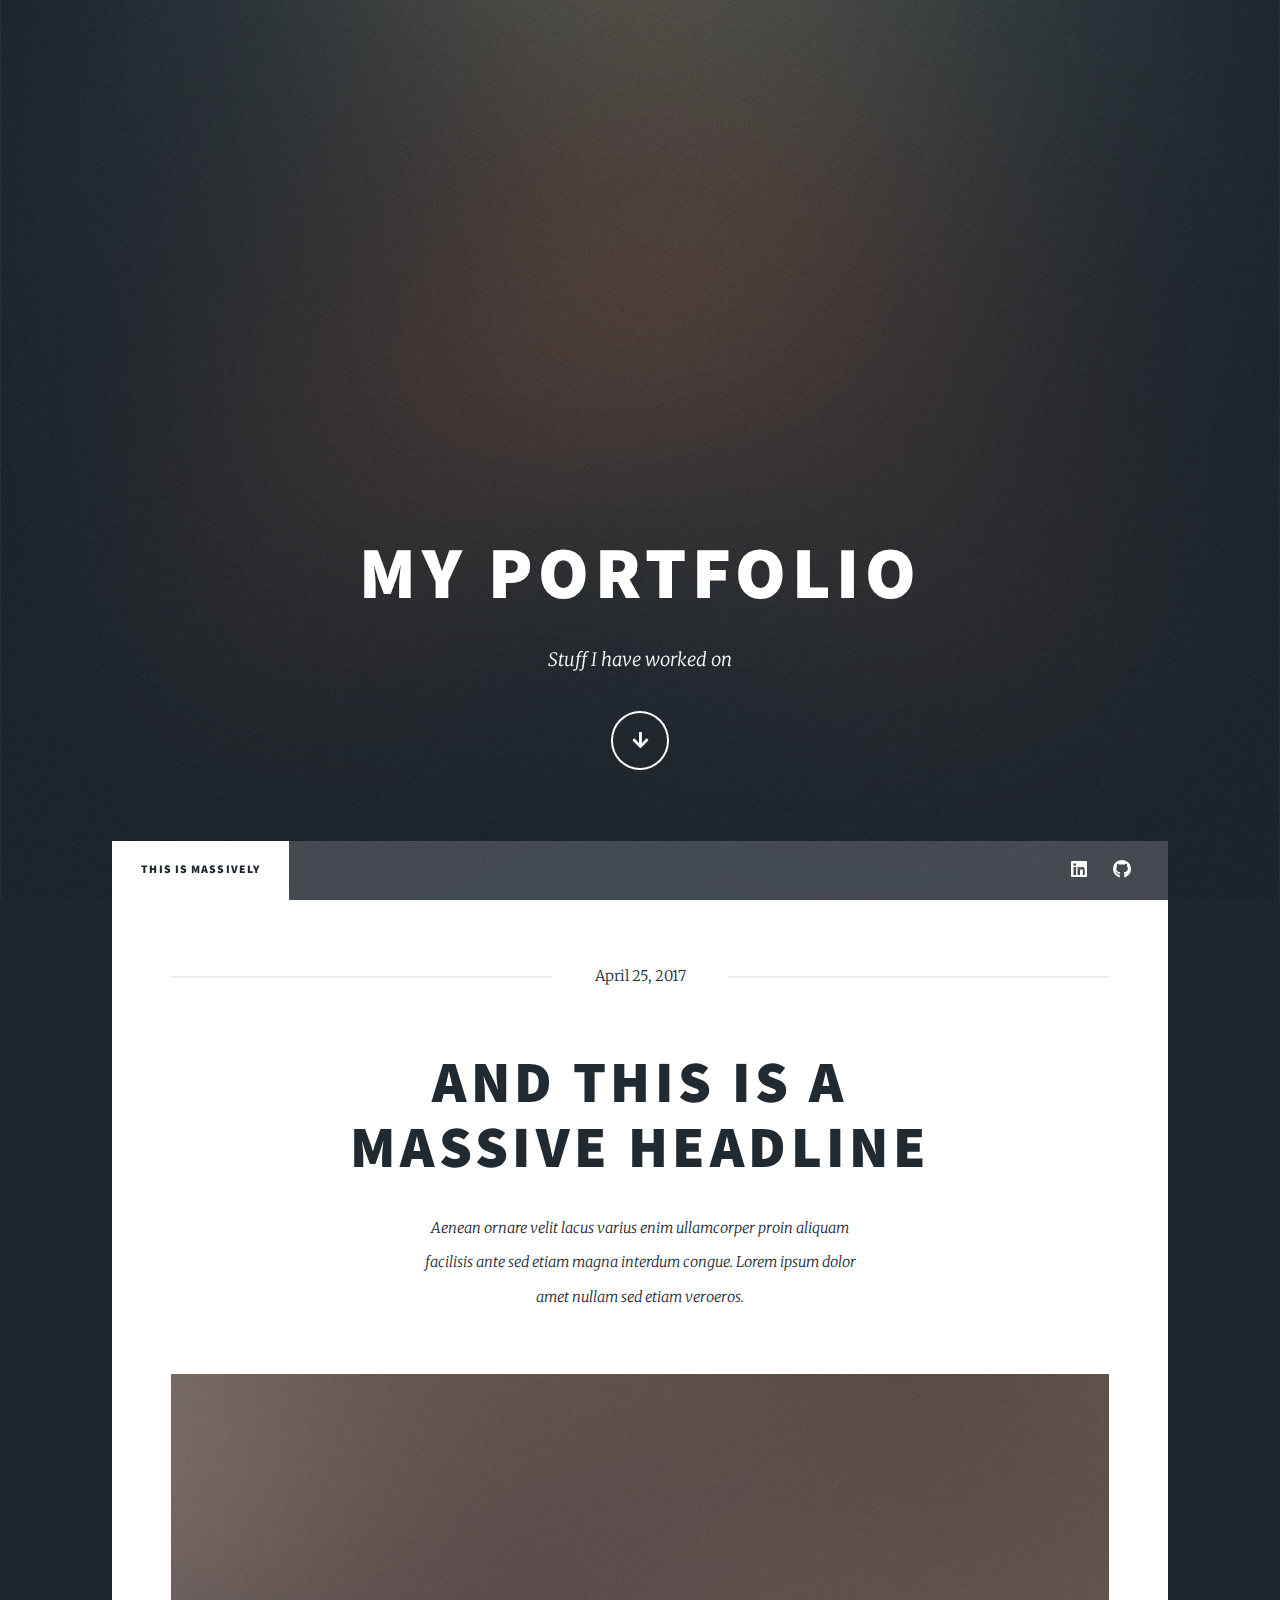
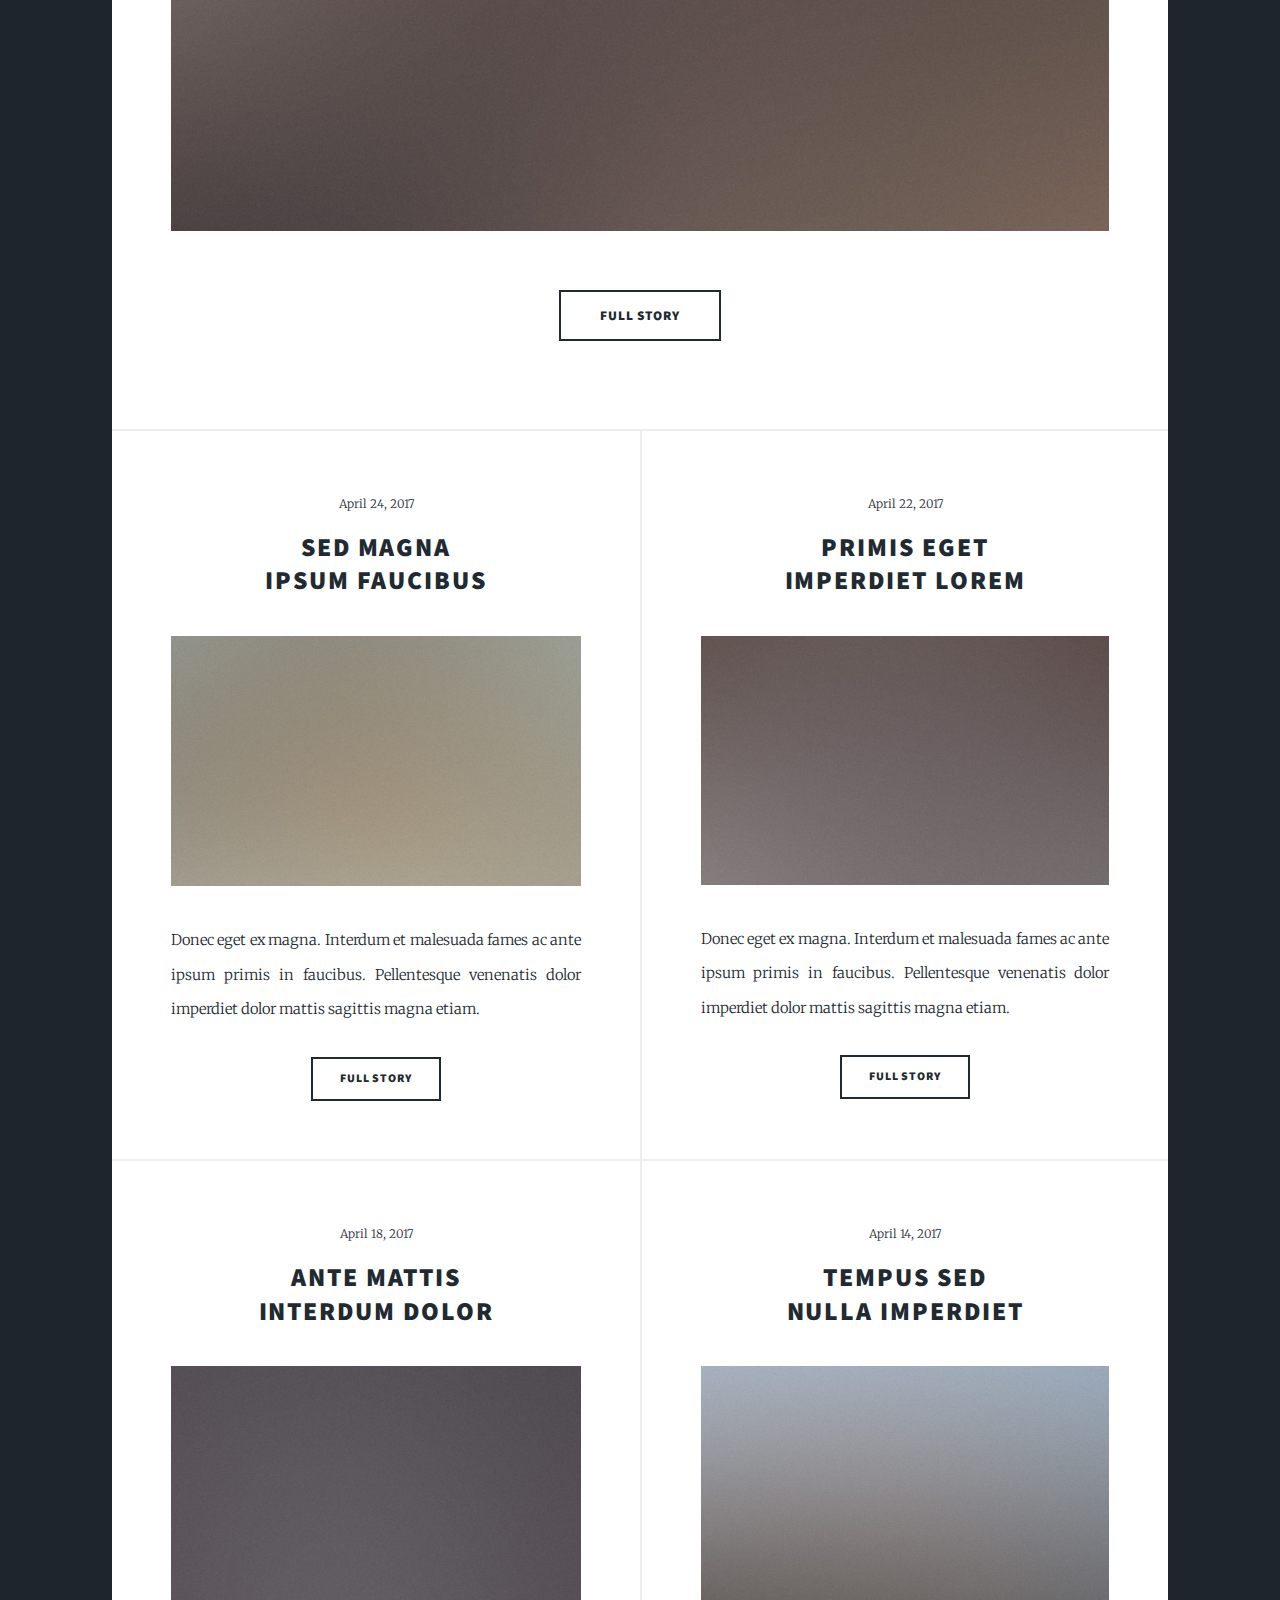
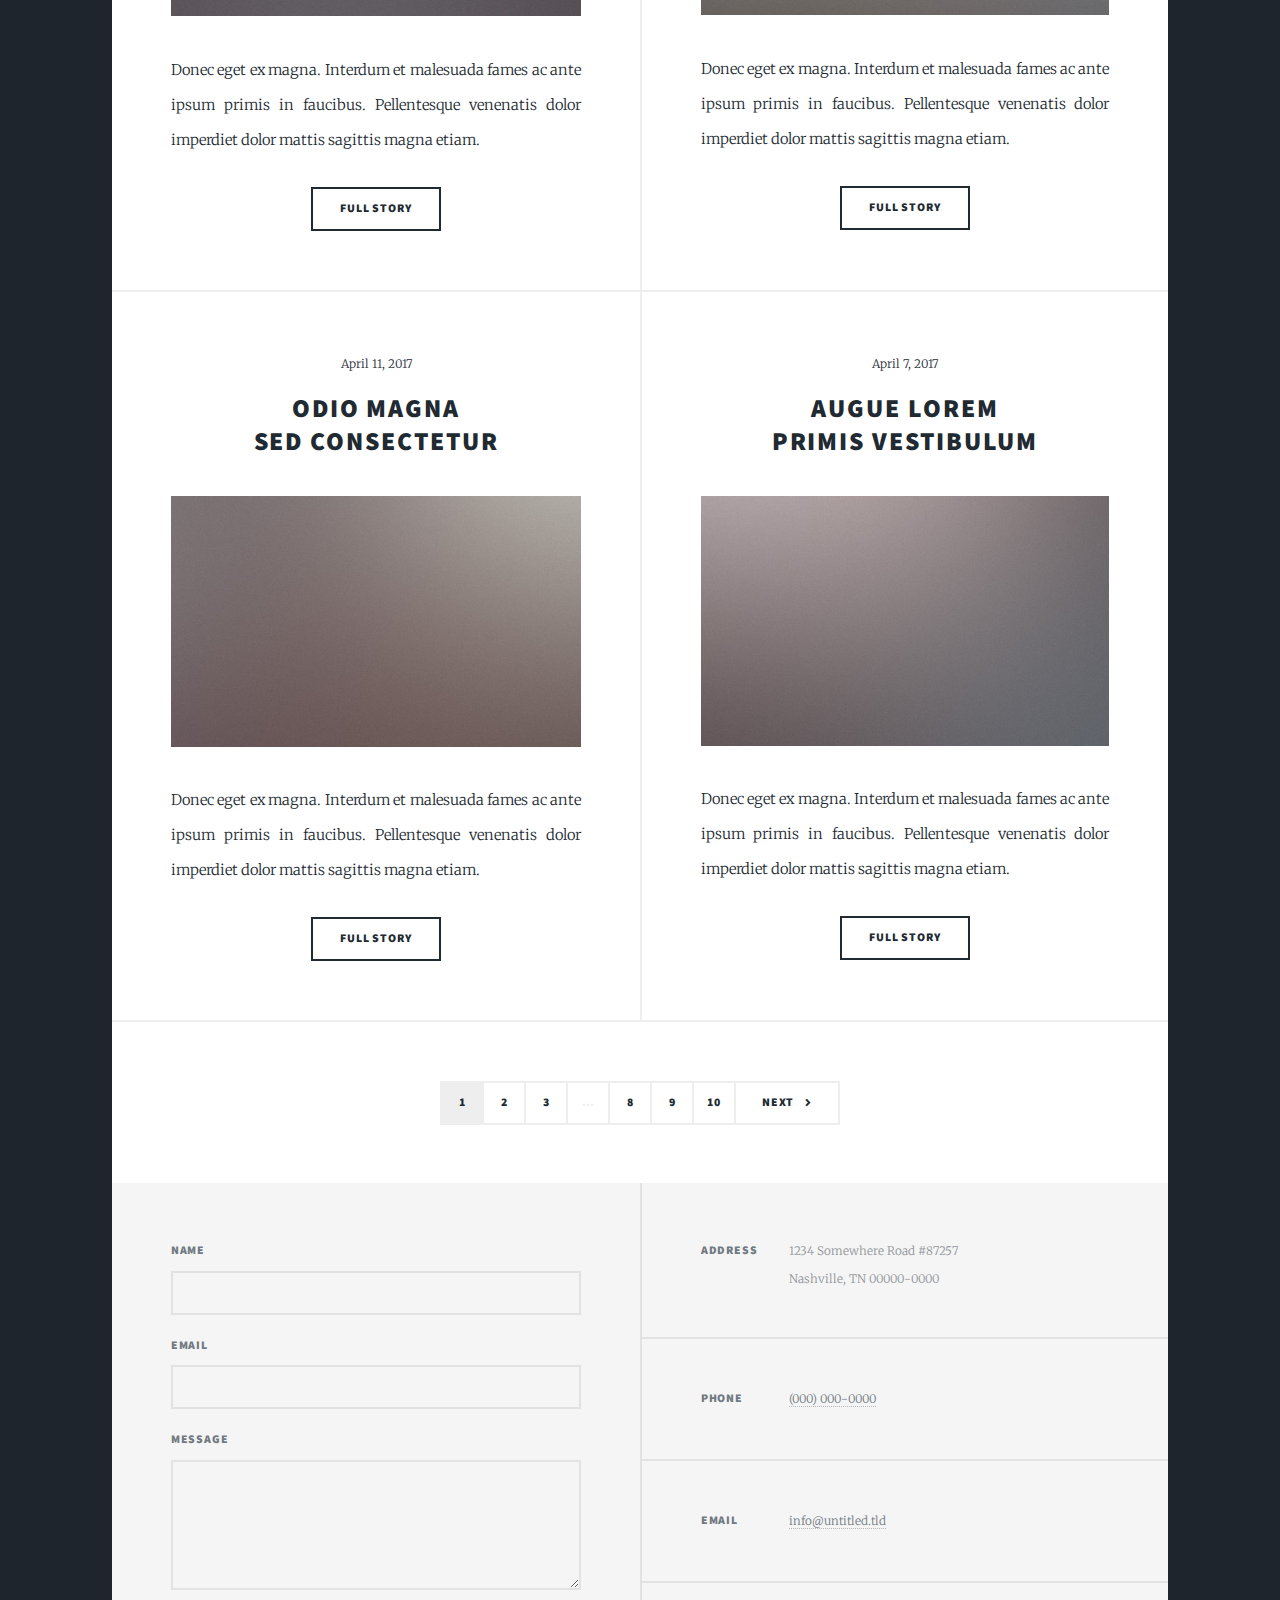
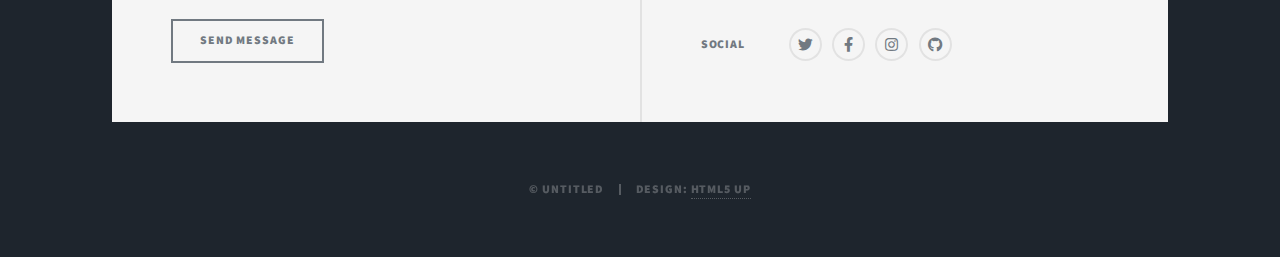
==== html5up-massively/index.html @ e45ecbc2 "started portfolio" ====
<!DOCTYPE HTML>
<!--
	Massively by HTML5 UP
	html5up.net | @ajlkn
	Free for personal and commercial use under the CCA 3.0 license (html5up.net/license)
-->
<html>
	<head>
		<title>Massively by HTML5 UP</title>
		<meta charset="utf-8" />
		<meta name="viewport" content="width=device-width, initial-scale=1, user-scalable=no" />
		<link rel="stylesheet" href="assets/css/main.css" />
		<noscript><link rel="stylesheet" href="assets/css/noscript.css" /></noscript>
	</head>
	<body class="is-preload">

		<!-- Wrapper -->
			<div id="wrapper" class="fade-in">

				<!-- Intro -->
					<div id="intro">
						<h1>My Portfolio</h1>
						<p>Stuff I have worked on
						<!-- A free, fully responsive HTML5 + CSS3 site template designed by <a href="https://twitter.com/ajlkn">@ajlkn</a> for <a href="https://html5up.net">HTML5 UP</a><br />
						and released for free under the <a href="https://html5up.net/license">Creative Commons license</a>. -->
						</p>
						<ul class="actions">
							<li><a href="#header" class="button icon solid solo fa-arrow-down scrolly">Continue</a></li>
						</ul>
					</div>

				<!-- Header -->
					<header id="header">
						<a href="index.html" class="logo">Massively</a>
					</header>

				<!-- Nav -->
					<nav id="nav">
						<ul class="links">
							<li class="active"><a href="index.html">This is Massively</a></li>
							<!-- <li><a href="generic.html">Generic Page</a></li>
							<li><a href="elements.html">Elements Reference</a></li> -->
						</ul>
						<ul class="icons">
							<!-- <li><a href="#" class="icon brands fa-twitter"><span class="label">Twitter</span></a></li>
							<li><a href="#" class="icon brands fa-facebook-f"><span class="label">Facebook</span></a></li> -->
							<li><a href="#" class="icon brands fa-linkedin"><span class="label">Instagram</span></a></li>
							<li><a href="#" class="icon brands fa-github"><span class="label">GitHub</span></a></li>
						</ul>
					</nav>

				<!-- Main -->
					<div id="main">

						<!-- Featured Post -->
							<article class="post featured">
								<header class="major">
									<span class="date">April 25, 2017</span>
									<h2><a href="#">And this is a<br />
									massive headline</a></h2>
									<p>Aenean ornare velit lacus varius enim ullamcorper proin aliquam<br />
									facilisis ante sed etiam magna interdum congue. Lorem ipsum dolor<br />
									amet nullam sed etiam veroeros.</p>
								</header>
								<a href="#" class="image main"><img src="images/pic01.jpg" alt="" /></a>
								<ul class="actions special">
									<li><a href="#" class="button large">Full Story</a></li>
								</ul>
							</article>

						<!-- Posts -->
							<section class="posts">
								<article>
									<header>
										<span class="date">April 24, 2017</span>
										<h2><a href="#">Sed magna<br />
										ipsum faucibus</a></h2>
									</header>
									<a href="#" class="image fit"><img src="images/pic02.jpg" alt="" /></a>
									<p>Donec eget ex magna. Interdum et malesuada fames ac ante ipsum primis in faucibus. Pellentesque venenatis dolor imperdiet dolor mattis sagittis magna etiam.</p>
									<ul class="actions special">
										<li><a href="#" class="button">Full Story</a></li>
									</ul>
								</article>
								<article>
									<header>
										<span class="date">April 22, 2017</span>
										<h2><a href="#">Primis eget<br />
										imperdiet lorem</a></h2>
									</header>
									<a href="#" class="image fit"><img src="images/pic03.jpg" alt="" /></a>
									<p>Donec eget ex magna. Interdum et malesuada fames ac ante ipsum primis in faucibus. Pellentesque venenatis dolor imperdiet dolor mattis sagittis magna etiam.</p>
									<ul class="actions special">
										<li><a href="#" class="button">Full Story</a></li>
									</ul>
								</article>
								<article>
									<header>
										<span class="date">April 18, 2017</span>
										<h2><a href="#">Ante mattis<br />
										interdum dolor</a></h2>
									</header>
									<a href="#" class="image fit"><img src="images/pic04.jpg" alt="" /></a>
									<p>Donec eget ex magna. Interdum et malesuada fames ac ante ipsum primis in faucibus. Pellentesque venenatis dolor imperdiet dolor mattis sagittis magna etiam.</p>
									<ul class="actions special">
										<li><a href="#" class="button">Full Story</a></li>
									</ul>
								</article>
								<article>
									<header>
										<span class="date">April 14, 2017</span>
										<h2><a href="#">Tempus sed<br />
										nulla imperdiet</a></h2>
									</header>
									<a href="#" class="image fit"><img src="images/pic05.jpg" alt="" /></a>
									<p>Donec eget ex magna. Interdum et malesuada fames ac ante ipsum primis in faucibus. Pellentesque venenatis dolor imperdiet dolor mattis sagittis magna etiam.</p>
									<ul class="actions special">
										<li><a href="#" class="button">Full Story</a></li>
									</ul>
								</article>
								<article>
									<header>
										<span class="date">April 11, 2017</span>
										<h2><a href="#">Odio magna<br />
										sed consectetur</a></h2>
									</header>
									<a href="#" class="image fit"><img src="images/pic06.jpg" alt="" /></a>
									<p>Donec eget ex magna. Interdum et malesuada fames ac ante ipsum primis in faucibus. Pellentesque venenatis dolor imperdiet dolor mattis sagittis magna etiam.</p>
									<ul class="actions special">
										<li><a href="#" class="button">Full Story</a></li>
									</ul>
								</article>
								<article>
									<header>
										<span class="date">April 7, 2017</span>
										<h2><a href="#">Augue lorem<br />
										primis vestibulum</a></h2>
									</header>
									<a href="#" class="image fit"><img src="images/pic07.jpg" alt="" /></a>
									<p>Donec eget ex magna. Interdum et malesuada fames ac ante ipsum primis in faucibus. Pellentesque venenatis dolor imperdiet dolor mattis sagittis magna etiam.</p>
									<ul class="actions special">
										<li><a href="#" class="button">Full Story</a></li>
									</ul>
								</article>
							</section>

						<!-- Footer -->
							<footer>
								<div class="pagination">
									<!--<a href="#" class="previous">Prev</a>-->
									<a href="#" class="page active">1</a>
									<a href="#" class="page">2</a>
									<a href="#" class="page">3</a>
									<span class="extra">&hellip;</span>
									<a href="#" class="page">8</a>
									<a href="#" class="page">9</a>
									<a href="#" class="page">10</a>
									<a href="#" class="next">Next</a>
								</div>
							</footer>

					</div>

				<!-- Footer -->
					<footer id="footer">
						<section>
							<form method="post" action="#">
								<div class="fields">
									<div class="field">
										<label for="name">Name</label>
										<input type="text" name="name" id="name" />
									</div>
									<div class="field">
										<label for="email">Email</label>
										<input type="text" name="email" id="email" />
									</div>
									<div class="field">
										<label for="message">Message</label>
										<textarea name="message" id="message" rows="3"></textarea>
									</div>
								</div>
								<ul class="actions">
									<li><input type="submit" value="Send Message" /></li>
								</ul>
							</form>
						</section>
						<section class="split contact">
							<section class="alt">
								<h3>Address</h3>
								<p>1234 Somewhere Road #87257<br />
								Nashville, TN 00000-0000</p>
							</section>
							<section>
								<h3>Phone</h3>
								<p><a href="#">(000) 000-0000</a></p>
							</section>
							<section>
								<h3>Email</h3>
								<p><a href="#">info@untitled.tld</a></p>
							</section>
							<section>
								<h3>Social</h3>
								<ul class="icons alt">
									<li><a href="#" class="icon brands alt fa-twitter"><span class="label">Twitter</span></a></li>
									<li><a href="#" class="icon brands alt fa-facebook-f"><span class="label">Facebook</span></a></li>
									<li><a href="#" class="icon brands alt fa-instagram"><span class="label">Instagram</span></a></li>
									<li><a href="#" class="icon brands alt fa-github"><span class="label">GitHub</span></a></li>
								</ul>
							</section>
						</section>
					</footer>

				<!-- Copyright -->
					<div id="copyright">
						<ul><li>&copy; Untitled</li><li>Design: <a href="https://html5up.net">HTML5 UP</a></li></ul>
					</div>

			</div>

		<!-- Scripts -->
			<script src="assets/js/jquery.min.js"></script>
			<script src="assets/js/jquery.scrollex.min.js"></script>
			<script src="assets/js/jquery.scrolly.min.js"></script>
			<script src="assets/js/browser.min.js"></script>
			<script src="assets/js/breakpoints.min.js"></script>
			<script src="assets/js/util.js"></script>
			<script src="assets/js/main.js"></script>

	</body>
</html>
---- html5up-massively/assets/css/main.css ----
@import url(fontawesome-all.min.css);
@import url("https://fonts.googleapis.com/css?family=Merriweather:300,700,300italic,700italic|Source+Sans+Pro:900");

/*
	Massively by HTML5 UP
	html5up.net | @ajlkn
	Free for personal and commercial use under the CCA 3.0 license (html5up.net/license)
*/

html, body, div, span, applet, object,
iframe, h1, h2, h3, h4, h5, h6, p, blockquote,
pre, a, abbr, acronym, address, big, cite,
code, del, dfn, em, img, ins, kbd, q, s, samp,
small, strike, strong, sub, sup, tt, var, b,
u, i, center, dl, dt, dd, ol, ul, li, fieldset,
form, label, legend, table, caption, tbody,
tfoot, thead, tr, th, td, article, aside,
canvas, details, embed, figure, figcaption,
footer, header, hgroup, menu, nav, output, ruby,
section, summary, time, mark, audio, video {
	margin: 0;
	padding: 0;
	border: 0;
	font-size: 100%;
	font: inherit;
	vertical-align: baseline;}

article, aside, details, figcaption, figure,
footer, header, hgroup, menu, nav, section {
	display: block;}

body {
	line-height: 1;
}

ol, ul {
	list-style: none;
}

blockquote, q {
	quotes: none;
}

	blockquote:before, blockquote:after, q:before, q:after {
		content: '';
		content: none;
	}

table {
	border-collapse: collapse;
	border-spacing: 0;
}

body {
	-webkit-text-size-adjust: none;
}

mark {
	background-color: transparent;
	color: inherit;
}

input::-moz-focus-inner {
	border: 0;
	padding: 0;
}

input, select, textarea {
	-moz-appearance: none;
	-webkit-appearance: none;
	-ms-appearance: none;
	appearance: none;
}

/* Basic */

	@-ms-viewport {
		width: device-width;
	}

	body {
		-ms-overflow-style: scrollbar;
	}

	@media screen and (max-width: 480px) {

		html, body {
			min-width: 320px;
		}

	}

	html {
		box-sizing: border-box;
	}

	*, *:before, *:after {
		box-sizing: inherit;
	}

	body {
		background-color: #1e252d;
	}

		body.is-preload *, body.is-preload *:before, body.is-preload *:after {
			-moz-animation: none !important;
			-webkit-animation: none !important;
			-ms-animation: none !important;
			animation: none !important;
			-moz-transition: none !important;
			-webkit-transition: none !important;
			-ms-transition: none !important;
			transition: none !important;
		}

/* Type */

	html {
		font-size: 16pt;
	}

		@media screen and (max-width: 1680px) {

			html {
				font-size: 12pt;
			}

		}

		@media screen and (max-width: 1280px) {

			html {
				font-size: 11pt;
			}

		}

		@media screen and (max-width: 360px) {

			html {
				font-size: 10pt;
			}

		}

	body {
		color: #212931;
	}

	body, input, select, textarea {
		font-family: "Merriweather", Georgia, serif;
		font-weight: 300;
		font-size: 1rem;
		line-height: 2.375;
	}

	a {
		-moz-transition: color 0.2s ease-in-out, background-color 0.2s ease-in-out, border-color 0.2s ease-in-out, box-shadow 0.2s ease-in-out;
		-webkit-transition: color 0.2s ease-in-out, background-color 0.2s ease-in-out, border-color 0.2s ease-in-out, box-shadow 0.2s ease-in-out;
		-ms-transition: color 0.2s ease-in-out, background-color 0.2s ease-in-out, border-color 0.2s ease-in-out, box-shadow 0.2s ease-in-out;
		transition: color 0.2s ease-in-out, background-color 0.2s ease-in-out, border-color 0.2s ease-in-out, box-shadow 0.2s ease-in-out;
		border-bottom: dotted 1px;
		text-decoration: none;
	}

		a:hover {
			border-bottom-color: transparent;
		}

	strong, b {
		font-weight: 600;
	}

	em, i {
		font-style: italic;
	}

	p {
		text-align: justify;
		margin: 0 0 2rem 0;
	}

	h1, h2, h3, h4, h5, h6 {
		font-family: "Source Sans Pro", Helvetica, sans-serif;
		font-weight: 900;
		line-height: 1.5;
		letter-spacing: 0.075em;
		text-transform: uppercase;
		margin: 0 0 1rem 0;
	}

		h1 a, h2 a, h3 a, h4 a, h5 a, h6 a {
			border-bottom: 0;
			color: inherit;
			text-decoration: none;
		}

	h1 {
		font-size: 4rem;
		line-height: 1.1;
		margin: 0 0 2rem 0;
	}

	h2 {
		font-size: 1.75rem;
		line-height: 1.3;
		margin: 0 0 1.5rem 0;
	}

	h3 {
		font-size: 1.25rem;
		margin: 0 0 1.5rem 0;
	}

	h4 {
		font-size: 1rem;
	}

	h5 {
		font-size: 0.9rem;
	}

	h6 {
		font-size: 0.8rem;
	}

	sub {
		font-size: 0.8rem;
		position: relative;
		top: 0.5rem;
	}

	sup {
		font-size: 0.8rem;
		position: relative;
		top: -0.5rem;
	}

	blockquote {
		border-left: solid 4px;
		font-style: italic;
		margin: 0 0 2rem 0;
		padding: 0.5rem 0 0.5rem 2rem;
	}

	code {
		border: solid 2px;
		font-family: "Courier New", monospace;
		font-size: 0.9rem;
		margin: 0 0.25rem;
		padding: 0.25rem 0.65rem;
	}

	pre {
		-webkit-overflow-scrolling: touch;
		font-family: "Courier New", monospace;
		font-size: 0.9rem;
		margin: 0 0 2rem 0;
	}

		pre code {
			display: block;
			line-height: 1.75;
			padding: 1rem 1.5rem;
			overflow-x: auto;
		}

	hr {
		border: 0;
		border-bottom: solid 2px;
		margin: 3rem 0;
	}

		hr.major {
			margin: 5rem 0;
		}

	.align-left {
		text-align: left;
	}

	.align-center {
		text-align: center;
	}

	.align-right {
		text-align: right;
	}

	input, select, textarea {
		color: #212931;
	}

	a {
		color: #212931;
		border-bottom-color: rgba(33, 41, 49, 0.5);
	}

		a:hover {
			border-bottom-color: transparent;
			color: #18bfef !important;
		}

	strong, b {
		color: #212931;
	}

	h1, h2, h3, h4, h5, h6 {
		color: #212931;
	}

	blockquote {
		border-left-color: #eeeeee;
	}

	code {
		background: rgba(220, 220, 220, 0.25);
		border-color: #eeeeee;
	}

	hr {
		border-bottom-color: #eeeeee;
	}

/* Row */

	.row {
		display: flex;
		flex-wrap: wrap;
		box-sizing: border-box;
		align-items: stretch;
	}

		.row > * {
			box-sizing: border-box;
		}

		.row.gtr-uniform > * > :last-child {
			margin-bottom: 0;
		}

		.row.aln-left {
			justify-content: flex-start;
		}

		.row.aln-center {
			justify-content: center;
		}

		.row.aln-right {
			justify-content: flex-end;
		}

		.row.aln-top {
			align-items: flex-start;
		}

		.row.aln-middle {
			align-items: center;
		}

		.row.aln-bottom {
			align-items: flex-end;
		}

		.row > .imp {
			order: -1;
		}

		.row > .col-1 {
			width: 8.33333%;
		}

		.row > .off-1 {
			margin-left: 8.33333%;
		}

		.row > .col-2 {
			width: 16.66667%;
		}

		.row > .off-2 {
			margin-left: 16.66667%;
		}

		.row > .col-3 {
			width: 25%;
		}

		.row > .off-3 {
			margin-left: 25%;
		}

		.row > .col-4 {
			width: 33.33333%;
		}

		.row > .off-4 {
			margin-left: 33.33333%;
		}

		.row > .col-5 {
			width: 41.66667%;
		}

		.row > .off-5 {
			margin-left: 41.66667%;
		}

		.row > .col-6 {
			width: 50%;
		}

		.row > .off-6 {
			margin-left: 50%;
		}

		.row > .col-7 {
			width: 58.33333%;
		}

		.row > .off-7 {
			margin-left: 58.33333%;
		}

		.row > .col-8 {
			width: 66.66667%;
		}

		.row > .off-8 {
			margin-left: 66.66667%;
		}

		.row > .col-9 {
			width: 75%;
		}

		.row > .off-9 {
			margin-left: 75%;
		}

		.row > .col-10 {
			width: 83.33333%;
		}

		.row > .off-10 {
			margin-left: 83.33333%;
		}

		.row > .col-11 {
			width: 91.66667%;
		}

		.row > .off-11 {
			margin-left: 91.66667%;
		}

		.row > .col-12 {
			width: 100%;
		}

		.row > .off-12 {
			margin-left: 100%;
		}

		.row.gtr-0 {
			margin-top: 0;
			margin-left: 0rem;
		}

			.row.gtr-0 > * {
				padding: 0 0 0 0rem;
			}

			.row.gtr-0.gtr-uniform {
				margin-top: 0rem;
			}

				.row.gtr-0.gtr-uniform > * {
					padding-top: 0rem;
				}

		.row.gtr-25 {
			margin-top: 0;
			margin-left: -0.375rem;
		}

			.row.gtr-25 > * {
				padding: 0 0 0 0.375rem;
			}

			.row.gtr-25.gtr-uniform {
				margin-top: -0.375rem;
			}

				.row.gtr-25.gtr-uniform > * {
					padding-top: 0.375rem;
				}

		.row.gtr-50 {
			margin-top: 0;
			margin-left: -0.75rem;
		}

			.row.gtr-50 > * {
				padding: 0 0 0 0.75rem;
			}

			.row.gtr-50.gtr-uniform {
				margin-top: -0.75rem;
			}

				.row.gtr-50.gtr-uniform > * {
					padding-top: 0.75rem;
				}

		.row {
			margin-top: 0;
			margin-left: -1.5rem;
		}

			.row > * {
				padding: 0 0 0 1.5rem;
			}

			.row.gtr-uniform {
				margin-top: -1.5rem;
			}

				.row.gtr-uniform > * {
					padding-top: 1.5rem;
				}

		.row.gtr-150 {
			margin-top: 0;
			margin-left: -2.25rem;
		}

			.row.gtr-150 > * {
				padding: 0 0 0 2.25rem;
			}

			.row.gtr-150.gtr-uniform {
				margin-top: -2.25rem;
			}

				.row.gtr-150.gtr-uniform > * {
					padding-top: 2.25rem;
				}

		.row.gtr-200 {
			margin-top: 0;
			margin-left: -3rem;
		}

			.row.gtr-200 > * {
				padding: 0 0 0 3rem;
			}

			.row.gtr-200.gtr-uniform {
				margin-top: -3rem;
			}

				.row.gtr-200.gtr-uniform > * {
					padding-top: 3rem;
				}

		@media screen and (max-width: 1680px) {

			.row {
				display: flex;
				flex-wrap: wrap;
				box-sizing: border-box;
				align-items: stretch;
			}

				.row > * {
					box-sizing: border-box;
				}

				.row.gtr-uniform > * > :last-child {
					margin-bottom: 0;
				}

				.row.aln-left {
					justify-content: flex-start;
				}

				.row.aln-center {
					justify-content: center;
				}

				.row.aln-right {
					justify-content: flex-end;
				}

				.row.aln-top {
					align-items: flex-start;
				}

				.row.aln-middle {
					align-items: center;
				}

				.row.aln-bottom {
					align-items: flex-end;
				}

				.row > .imp-xlarge {
					order: -1;
				}

				.row > .col-1-xlarge {
					width: 8.33333%;
				}

				.row > .off-1-xlarge {
					margin-left: 8.33333%;
				}

				.row > .col-2-xlarge {
					width: 16.66667%;
				}

				.row > .off-2-xlarge {
					margin-left: 16.66667%;
				}

				.row > .col-3-xlarge {
					width: 25%;
				}

				.row > .off-3-xlarge {
					margin-left: 25%;
				}

				.row > .col-4-xlarge {
					width: 33.33333%;
				}

				.row > .off-4-xlarge {
					margin-left: 33.33333%;
				}

				.row > .col-5-xlarge {
					width: 41.66667%;
				}

				.row > .off-5-xlarge {
					margin-left: 41.66667%;
				}

				.row > .col-6-xlarge {
					width: 50%;
				}

				.row > .off-6-xlarge {
					margin-left: 50%;
				}

				.row > .col-7-xlarge {
					width: 58.33333%;
				}

				.row > .off-7-xlarge {
					margin-left: 58.33333%;
				}

				.row > .col-8-xlarge {
					width: 66.66667%;
				}

				.row > .off-8-xlarge {
					margin-left: 66.66667%;
				}

				.row > .col-9-xlarge {
					width: 75%;
				}

				.row > .off-9-xlarge {
					margin-left: 75%;
				}

				.row > .col-10-xlarge {
					width: 83.33333%;
				}

				.row > .off-10-xlarge {
					margin-left: 83.33333%;
				}

				.row > .col-11-xlarge {
					width: 91.66667%;
				}

				.row > .off-11-xlarge {
					margin-left: 91.66667%;
				}

				.row > .col-12-xlarge {
					width: 100%;
				}

				.row > .off-12-xlarge {
					margin-left: 100%;
				}

				.row.gtr-0 {
					margin-top: 0;
					margin-left: 0rem;
				}

					.row.gtr-0 > * {
						padding: 0 0 0 0rem;
					}

					.row.gtr-0.gtr-uniform {
						margin-top: 0rem;
					}

						.row.gtr-0.gtr-uniform > * {
							padding-top: 0rem;
						}

				.row.gtr-25 {
					margin-top: 0;
					margin-left: -0.375rem;
				}

					.row.gtr-25 > * {
						padding: 0 0 0 0.375rem;
					}

					.row.gtr-25.gtr-uniform {
						margin-top: -0.375rem;
					}

						.row.gtr-25.gtr-uniform > * {
							padding-top: 0.375rem;
						}

				.row.gtr-50 {
					margin-top: 0;
					margin-left: -0.75rem;
				}

					.row.gtr-50 > * {
						padding: 0 0 0 0.75rem;
					}

					.row.gtr-50.gtr-uniform {
						margin-top: -0.75rem;
					}

						.row.gtr-50.gtr-uniform > * {
							padding-top: 0.75rem;
						}

				.row {
					margin-top: 0;
					margin-left: -1.5rem;
				}

					.row > * {
						padding: 0 0 0 1.5rem;
					}

					.row.gtr-uniform {
						margin-top: -1.5rem;
					}

						.row.gtr-uniform > * {
							padding-top: 1.5rem;
						}

				.row.gtr-150 {
					margin-top: 0;
					margin-left: -2.25rem;
				}

					.row.gtr-150 > * {
						padding: 0 0 0 2.25rem;
					}

					.row.gtr-150.gtr-uniform {
						margin-top: -2.25rem;
					}

						.row.gtr-150.gtr-uniform > * {
							padding-top: 2.25rem;
						}

				.row.gtr-200 {
					margin-top: 0;
					margin-left: -3rem;
				}

					.row.gtr-200 > * {
						padding: 0 0 0 3rem;
					}

					.row.gtr-200.gtr-uniform {
						margin-top: -3rem;
					}

						.row.gtr-200.gtr-uniform > * {
							padding-top: 3rem;
						}

		}

		@media screen and (max-width: 1280px) {

			.row {
				display: flex;
				flex-wrap: wrap;
				box-sizing: border-box;
				align-items: stretch;
			}

				.row > * {
					box-sizing: border-box;
				}

				.row.gtr-uniform > * > :last-child {
					margin-bottom: 0;
				}

				.row.aln-left {
					justify-content: flex-start;
				}

				.row.aln-center {
					justify-content: center;
				}

				.row.aln-right {
					justify-content: flex-end;
				}

				.row.aln-top {
					align-items: flex-start;
				}

				.row.aln-middle {
					align-items: center;
				}

				.row.aln-bottom {
					align-items: flex-end;
				}

				.row > .imp-large {
					order: -1;
				}

				.row > .col-1-large {
					width: 8.33333%;
				}

				.row > .off-1-large {
					margin-left: 8.33333%;
				}

				.row > .col-2-large {
					width: 16.66667%;
				}

				.row > .off-2-large {
					margin-left: 16.66667%;
				}

				.row > .col-3-large {
					width: 25%;
				}

				.row > .off-3-large {
					margin-left: 25%;
				}

				.row > .col-4-large {
					width: 33.33333%;
				}

				.row > .off-4-large {
					margin-left: 33.33333%;
				}

				.row > .col-5-large {
					width: 41.66667%;
				}

				.row > .off-5-large {
					margin-left: 41.66667%;
				}

				.row > .col-6-large {
					width: 50%;
				}

				.row > .off-6-large {
					margin-left: 50%;
				}

				.row > .col-7-large {
					width: 58.33333%;
				}

				.row > .off-7-large {
					margin-left: 58.33333%;
				}

				.row > .col-8-large {
					width: 66.66667%;
				}

				.row > .off-8-large {
					margin-left: 66.66667%;
				}

				.row > .col-9-large {
					width: 75%;
				}

				.row > .off-9-large {
					margin-left: 75%;
				}

				.row > .col-10-large {
					width: 83.33333%;
				}

				.row > .off-10-large {
					margin-left: 83.33333%;
				}

				.row > .col-11-large {
					width: 91.66667%;
				}

				.row > .off-11-large {
					margin-left: 91.66667%;
				}

				.row > .col-12-large {
					width: 100%;
				}

				.row > .off-12-large {
					margin-left: 100%;
				}

				.row.gtr-0 {
					margin-top: 0;
					margin-left: 0rem;
				}

					.row.gtr-0 > * {
						padding: 0 0 0 0rem;
					}

					.row.gtr-0.gtr-uniform {
						margin-top: 0rem;
					}

						.row.gtr-0.gtr-uniform > * {
							padding-top: 0rem;
						}

				.row.gtr-25 {
					margin-top: 0;
					margin-left: -0.375rem;
				}

					.row.gtr-25 > * {
						padding: 0 0 0 0.375rem;
					}

					.row.gtr-25.gtr-uniform {
						margin-top: -0.375rem;
					}

						.row.gtr-25.gtr-uniform > * {
							padding-top: 0.375rem;
						}

				.row.gtr-50 {
					margin-top: 0;
					margin-left: -0.75rem;
				}

					.row.gtr-50 > * {
						padding: 0 0 0 0.75rem;
					}

					.row.gtr-50.gtr-uniform {
						margin-top: -0.75rem;
					}

						.row.gtr-50.gtr-uniform > * {
							padding-top: 0.75rem;
						}

				.row {
					margin-top: 0;
					margin-left: -1.5rem;
				}

					.row > * {
						padding: 0 0 0 1.5rem;
					}

					.row.gtr-uniform {
						margin-top: -1.5rem;
					}

						.row.gtr-uniform > * {
							padding-top: 1.5rem;
						}

				.row.gtr-150 {
					margin-top: 0;
					margin-left: -2.25rem;
				}

					.row.gtr-150 > * {
						padding: 0 0 0 2.25rem;
					}

					.row.gtr-150.gtr-uniform {
						margin-top: -2.25rem;
					}

						.row.gtr-150.gtr-uniform > * {
							padding-top: 2.25rem;
						}

				.row.gtr-200 {
					margin-top: 0;
					margin-left: -3rem;
				}

					.row.gtr-200 > * {
						padding: 0 0 0 3rem;
					}

					.row.gtr-200.gtr-uniform {
						margin-top: -3rem;
					}

						.row.gtr-200.gtr-uniform > * {
							padding-top: 3rem;
						}

		}

		@media screen and (max-width: 980px) {

			.row {
				display: flex;
				flex-wrap: wrap;
				box-sizing: border-box;
				align-items: stretch;
			}

				.row > * {
					box-sizing: border-box;
				}

				.row.gtr-uniform > * > :last-child {
					margin-bottom: 0;
				}

				.row.aln-left {
					justify-content: flex-start;
				}

				.row.aln-center {
					justify-content: center;
				}

				.row.aln-right {
					justify-content: flex-end;
				}

				.row.aln-top {
					align-items: flex-start;
				}

				.row.aln-middle {
					align-items: center;
				}

				.row.aln-bottom {
					align-items: flex-end;
				}

				.row > .imp-medium {
					order: -1;
				}

				.row > .col-1-medium {
					width: 8.33333%;
				}

				.row > .off-1-medium {
					margin-left: 8.33333%;
				}

				.row > .col-2-medium {
					width: 16.66667%;
				}

				.row > .off-2-medium {
					margin-left: 16.66667%;
				}

				.row > .col-3-medium {
					width: 25%;
				}

				.row > .off-3-medium {
					margin-left: 25%;
				}

				.row > .col-4-medium {
					width: 33.33333%;
				}

				.row > .off-4-medium {
					margin-left: 33.33333%;
				}

				.row > .col-5-medium {
					width: 41.66667%;
				}

				.row > .off-5-medium {
					margin-left: 41.66667%;
				}

				.row > .col-6-medium {
					width: 50%;
				}

				.row > .off-6-medium {
					margin-left: 50%;
				}

				.row > .col-7-medium {
					width: 58.33333%;
				}

				.row > .off-7-medium {
					margin-left: 58.33333%;
				}

				.row > .col-8-medium {
					width: 66.66667%;
				}

				.row > .off-8-medium {
					margin-left: 66.66667%;
				}

				.row > .col-9-medium {
					width: 75%;
				}

				.row > .off-9-medium {
					margin-left: 75%;
				}

				.row > .col-10-medium {
					width: 83.33333%;
				}

				.row > .off-10-medium {
					margin-left: 83.33333%;
				}

				.row > .col-11-medium {
					width: 91.66667%;
				}

				.row > .off-11-medium {
					margin-left: 91.66667%;
				}

				.row > .col-12-medium {
					width: 100%;
				}

				.row > .off-12-medium {
					margin-left: 100%;
				}

				.row.gtr-0 {
					margin-top: 0;
					margin-left: 0rem;
				}

					.row.gtr-0 > * {
						padding: 0 0 0 0rem;
					}

					.row.gtr-0.gtr-uniform {
						margin-top: 0rem;
					}

						.row.gtr-0.gtr-uniform > * {
							padding-top: 0rem;
						}

				.row.gtr-25 {
					margin-top: 0;
					margin-left: -0.375rem;
				}

					.row.gtr-25 > * {
						padding: 0 0 0 0.375rem;
					}

					.row.gtr-25.gtr-uniform {
						margin-top: -0.375rem;
					}

						.row.gtr-25.gtr-uniform > * {
							padding-top: 0.375rem;
						}

				.row.gtr-50 {
					margin-top: 0;
					margin-left: -0.75rem;
				}

					.row.gtr-50 > * {
						padding: 0 0 0 0.75rem;
					}

					.row.gtr-50.gtr-uniform {
						margin-top: -0.75rem;
					}

						.row.gtr-50.gtr-uniform > * {
							padding-top: 0.75rem;
						}

				.row {
					margin-top: 0;
					margin-left: -1.5rem;
				}

					.row > * {
						padding: 0 0 0 1.5rem;
					}

					.row.gtr-uniform {
						margin-top: -1.5rem;
					}

						.row.gtr-uniform > * {
							padding-top: 1.5rem;
						}

				.row.gtr-150 {
					margin-top: 0;
					margin-left: -2.25rem;
				}

					.row.gtr-150 > * {
						padding: 0 0 0 2.25rem;
					}

					.row.gtr-150.gtr-uniform {
						margin-top: -2.25rem;
					}

						.row.gtr-150.gtr-uniform > * {
							padding-top: 2.25rem;
						}

				.row.gtr-200 {
					margin-top: 0;
					margin-left: -3rem;
				}

					.row.gtr-200 > * {
						padding: 0 0 0 3rem;
					}

					.row.gtr-200.gtr-uniform {
						margin-top: -3rem;
					}

						.row.gtr-200.gtr-uniform > * {
							padding-top: 3rem;
						}

		}

		@media screen and (max-width: 736px) {

			.row {
				display: flex;
				flex-wrap: wrap;
				box-sizing: border-box;
				align-items: stretch;
			}

				.row > * {
					box-sizing: border-box;
				}

				.row.gtr-uniform > * > :last-child {
					margin-bottom: 0;
				}

				.row.aln-left {
					justify-content: flex-start;
				}

				.row.aln-center {
					justify-content: center;
				}

				.row.aln-right {
					justify-content: flex-end;
				}

				.row.aln-top {
					align-items: flex-start;
				}

				.row.aln-middle {
					align-items: center;
				}

				.row.aln-bottom {
					align-items: flex-end;
				}

				.row > .imp-small {
					order: -1;
				}

				.row > .col-1-small {
					width: 8.33333%;
				}

				.row > .off-1-small {
					margin-left: 8.33333%;
				}

				.row > .col-2-small {
					width: 16.66667%;
				}

				.row > .off-2-small {
					margin-left: 16.66667%;
				}

				.row > .col-3-small {
					width: 25%;
				}

				.row > .off-3-small {
					margin-left: 25%;
				}

				.row > .col-4-small {
					width: 33.33333%;
				}

				.row > .off-4-small {
					margin-left: 33.33333%;
				}

				.row > .col-5-small {
					width: 41.66667%;
				}

				.row > .off-5-small {
					margin-left: 41.66667%;
				}

				.row > .col-6-small {
					width: 50%;
				}

				.row > .off-6-small {
					margin-left: 50%;
				}

				.row > .col-7-small {
					width: 58.33333%;
				}

				.row > .off-7-small {
					margin-left: 58.33333%;
				}

				.row > .col-8-small {
					width: 66.66667%;
				}

				.row > .off-8-small {
					margin-left: 66.66667%;
				}

				.row > .col-9-small {
					width: 75%;
				}

				.row > .off-9-small {
					margin-left: 75%;
				}

				.row > .col-10-small {
					width: 83.33333%;
				}

				.row > .off-10-small {
					margin-left: 83.33333%;
				}

				.row > .col-11-small {
					width: 91.66667%;
				}

				.row > .off-11-small {
					margin-left: 91.66667%;
				}

				.row > .col-12-small {
					width: 100%;
				}

				.row > .off-12-small {
					margin-left: 100%;
				}

				.row.gtr-0 {
					margin-top: 0;
					margin-left: 0rem;
				}

					.row.gtr-0 > * {
						padding: 0 0 0 0rem;
					}

					.row.gtr-0.gtr-uniform {
						margin-top: 0rem;
					}

						.row.gtr-0.gtr-uniform > * {
							padding-top: 0rem;
						}

				.row.gtr-25 {
					margin-top: 0;
					margin-left: -0.375rem;
				}

					.row.gtr-25 > * {
						padding: 0 0 0 0.375rem;
					}

					.row.gtr-25.gtr-uniform {
						margin-top: -0.375rem;
					}

						.row.gtr-25.gtr-uniform > * {
							padding-top: 0.375rem;
						}

				.row.gtr-50 {
					margin-top: 0;
					margin-left: -0.75rem;
				}

					.row.gtr-50 > * {
						padding: 0 0 0 0.75rem;
					}

					.row.gtr-50.gtr-uniform {
						margin-top: -0.75rem;
					}

						.row.gtr-50.gtr-uniform > * {
							padding-top: 0.75rem;
						}

				.row {
					margin-top: 0;
					margin-left: -1.5rem;
				}

					.row > * {
						padding: 0 0 0 1.5rem;
					}

					.row.gtr-uniform {
						margin-top: -1.5rem;
					}

						.row.gtr-uniform > * {
							padding-top: 1.5rem;
						}

				.row.gtr-150 {
					margin-top: 0;
					margin-left: -2.25rem;
				}

					.row.gtr-150 > * {
						padding: 0 0 0 2.25rem;
					}

					.row.gtr-150.gtr-uniform {
						margin-top: -2.25rem;
					}

						.row.gtr-150.gtr-uniform > * {
							padding-top: 2.25rem;
						}

				.row.gtr-200 {
					margin-top: 0;
					margin-left: -3rem;
				}

					.row.gtr-200 > * {
						padding: 0 0 0 3rem;
					}

					.row.gtr-200.gtr-uniform {
						margin-top: -3rem;
					}

						.row.gtr-200.gtr-uniform > * {
							padding-top: 3rem;
						}

		}

		@media screen and (max-width: 480px) {

			.row {
				display: flex;
				flex-wrap: wrap;
				box-sizing: border-box;
				align-items: stretch;
			}

				.row > * {
					box-sizing: border-box;
				}

				.row.gtr-uniform > * > :last-child {
					margin-bottom: 0;
				}

				.row.aln-left {
					justify-content: flex-start;
				}

				.row.aln-center {
					justify-content: center;
				}

				.row.aln-right {
					justify-content: flex-end;
				}

				.row.aln-top {
					align-items: flex-start;
				}

				.row.aln-middle {
					align-items: center;
				}

				.row.aln-bottom {
					align-items: flex-end;
				}

				.row > .imp-xsmall {
					order: -1;
				}

				.row > .col-1-xsmall {
					width: 8.33333%;
				}

				.row > .off-1-xsmall {
					margin-left: 8.33333%;
				}

				.row > .col-2-xsmall {
					width: 16.66667%;
				}

				.row > .off-2-xsmall {
					margin-left: 16.66667%;
				}

				.row > .col-3-xsmall {
					width: 25%;
				}

				.row > .off-3-xsmall {
					margin-left: 25%;
				}

				.row > .col-4-xsmall {
					width: 33.33333%;
				}

				.row > .off-4-xsmall {
					margin-left: 33.33333%;
				}

				.row > .col-5-xsmall {
					width: 41.66667%;
				}

				.row > .off-5-xsmall {
					margin-left: 41.66667%;
				}

				.row > .col-6-xsmall {
					width: 50%;
				}

				.row > .off-6-xsmall {
					margin-left: 50%;
				}

				.row > .col-7-xsmall {
					width: 58.33333%;
				}

				.row > .off-7-xsmall {
					margin-left: 58.33333%;
				}

				.row > .col-8-xsmall {
					width: 66.66667%;
				}

				.row > .off-8-xsmall {
					margin-left: 66.66667%;
				}

				.row > .col-9-xsmall {
					width: 75%;
				}

				.row > .off-9-xsmall {
					margin-left: 75%;
				}

				.row > .col-10-xsmall {
					width: 83.33333%;
				}

				.row > .off-10-xsmall {
					margin-left: 83.33333%;
				}

				.row > .col-11-xsmall {
					width: 91.66667%;
				}

				.row > .off-11-xsmall {
					margin-left: 91.66667%;
				}

				.row > .col-12-xsmall {
					width: 100%;
				}

				.row > .off-12-xsmall {
					margin-left: 100%;
				}

				.row.gtr-0 {
					margin-top: 0;
					margin-left: 0rem;
				}

					.row.gtr-0 > * {
						padding: 0 0 0 0rem;
					}

					.row.gtr-0.gtr-uniform {
						margin-top: 0rem;
					}

						.row.gtr-0.gtr-uniform > * {
							padding-top: 0rem;
						}

				.row.gtr-25 {
					margin-top: 0;
					margin-left: -0.375rem;
				}

					.row.gtr-25 > * {
						padding: 0 0 0 0.375rem;
					}

					.row.gtr-25.gtr-uniform {
						margin-top: -0.375rem;
					}

						.row.gtr-25.gtr-uniform > * {
							padding-top: 0.375rem;
						}

				.row.gtr-50 {
					margin-top: 0;
					margin-left: -0.75rem;
				}

					.row.gtr-50 > * {
						padding: 0 0 0 0.75rem;
					}

					.row.gtr-50.gtr-uniform {
						margin-top: -0.75rem;
					}

						.row.gtr-50.gtr-uniform > * {
							padding-top: 0.75rem;
						}

				.row {
					margin-top: 0;
					margin-left: -1.5rem;
				}

					.row > * {
						padding: 0 0 0 1.5rem;
					}

					.row.gtr-uniform {
						margin-top: -1.5rem;
					}

						.row.gtr-uniform > * {
							padding-top: 1.5rem;
						}

				.row.gtr-150 {
					margin-top: 0;
					margin-left: -2.25rem;
				}

					.row.gtr-150 > * {
						padding: 0 0 0 2.25rem;
					}

					.row.gtr-150.gtr-uniform {
						margin-top: -2.25rem;
					}

						.row.gtr-150.gtr-uniform > * {
							padding-top: 2.25rem;
						}

				.row.gtr-200 {
					margin-top: 0;
					margin-left: -3rem;
				}

					.row.gtr-200 > * {
						padding: 0 0 0 3rem;
					}

					.row.gtr-200.gtr-uniform {
						margin-top: -3rem;
					}

						.row.gtr-200.gtr-uniform > * {
							padding-top: 3rem;
						}

		}

		@media screen and (max-width: 360px) {

			.row {
				display: flex;
				flex-wrap: wrap;
				box-sizing: border-box;
				align-items: stretch;
			}

				.row > * {
					box-sizing: border-box;
				}

				.row.gtr-uniform > * > :last-child {
					margin-bottom: 0;
				}

				.row.aln-left {
					justify-content: flex-start;
				}

				.row.aln-center {
					justify-content: center;
				}

				.row.aln-right {
					justify-content: flex-end;
				}

				.row.aln-top {
					align-items: flex-start;
				}

				.row.aln-middle {
					align-items: center;
				}

				.row.aln-bottom {
					align-items: flex-end;
				}

				.row > .imp-xxsmall {
					order: -1;
				}

				.row > .col-1-xxsmall {
					width: 8.33333%;
				}

				.row > .off-1-xxsmall {
					margin-left: 8.33333%;
				}

				.row > .col-2-xxsmall {
					width: 16.66667%;
				}

				.row > .off-2-xxsmall {
					margin-left: 16.66667%;
				}

				.row > .col-3-xxsmall {
					width: 25%;
				}

				.row > .off-3-xxsmall {
					margin-left: 25%;
				}

				.row > .col-4-xxsmall {
					width: 33.33333%;
				}

				.row > .off-4-xxsmall {
					margin-left: 33.33333%;
				}

				.row > .col-5-xxsmall {
					width: 41.66667%;
				}

				.row > .off-5-xxsmall {
					margin-left: 41.66667%;
				}

				.row > .col-6-xxsmall {
					width: 50%;
				}

				.row > .off-6-xxsmall {
					margin-left: 50%;
				}

				.row > .col-7-xxsmall {
					width: 58.33333%;
				}

				.row > .off-7-xxsmall {
					margin-left: 58.33333%;
				}

				.row > .col-8-xxsmall {
					width: 66.66667%;
				}

				.row > .off-8-xxsmall {
					margin-left: 66.66667%;
				}

				.row > .col-9-xxsmall {
					width: 75%;
				}

				.row > .off-9-xxsmall {
					margin-left: 75%;
				}

				.row > .col-10-xxsmall {
					width: 83.33333%;
				}

				.row > .off-10-xxsmall {
					margin-left: 83.33333%;
				}

				.row > .col-11-xxsmall {
					width: 91.66667%;
				}

				.row > .off-11-xxsmall {
					margin-left: 91.66667%;
				}

				.row > .col-12-xxsmall {
					width: 100%;
				}

				.row > .off-12-xxsmall {
					margin-left: 100%;
				}

				.row.gtr-0 {
					margin-top: 0;
					margin-left: 0rem;
				}

					.row.gtr-0 > * {
						padding: 0 0 0 0rem;
					}

					.row.gtr-0.gtr-uniform {
						margin-top: 0rem;
					}

						.row.gtr-0.gtr-uniform > * {
							padding-top: 0rem;
						}

				.row.gtr-25 {
					margin-top: 0;
					margin-left: -0.375rem;
				}

					.row.gtr-25 > * {
						padding: 0 0 0 0.375rem;
					}

					.row.gtr-25.gtr-uniform {
						margin-top: -0.375rem;
					}

						.row.gtr-25.gtr-uniform > * {
							padding-top: 0.375rem;
						}

				.row.gtr-50 {
					margin-top: 0;
					margin-left: -0.75rem;
				}

					.row.gtr-50 > * {
						padding: 0 0 0 0.75rem;
					}

					.row.gtr-50.gtr-uniform {
						margin-top: -0.75rem;
					}

						.row.gtr-50.gtr-uniform > * {
							padding-top: 0.75rem;
						}

				.row {
					margin-top: 0;
					margin-left: -1.5rem;
				}

					.row > * {
						padding: 0 0 0 1.5rem;
					}

					.row.gtr-uniform {
						margin-top: -1.5rem;
					}

						.row.gtr-uniform > * {
							padding-top: 1.5rem;
						}

				.row.gtr-150 {
					margin-top: 0;
					margin-left: -2.25rem;
				}

					.row.gtr-150 > * {
						padding: 0 0 0 2.25rem;
					}

					.row.gtr-150.gtr-uniform {
						margin-top: -2.25rem;
					}

						.row.gtr-150.gtr-uniform > * {
							padding-top: 2.25rem;
						}

				.row.gtr-200 {
					margin-top: 0;
					margin-left: -3rem;
				}

					.row.gtr-200 > * {
						padding: 0 0 0 3rem;
					}

					.row.gtr-200.gtr-uniform {
						margin-top: -3rem;
					}

						.row.gtr-200.gtr-uniform > * {
							padding-top: 3rem;
						}

		}

/* Box */

	.box {
		border: solid 2px;
		margin-bottom: 2rem;
		padding: 1.5rem;
	}

		.box > :last-child,
		.box > :last-child > :last-child,
		.box > :last-child > :last-child > :last-child {
			margin-bottom: 0;
		}

		.box.alt {
			border: 0;
			border-radius: 0;
			padding: 0;
		}

	.box {
		border-color: #eeeeee;
	}

/* Button */

	input[type="submit"],
	input[type="reset"],
	input[type="button"],
	button,
	.button {
		-moz-appearance: none;
		-webkit-appearance: none;
		-ms-appearance: none;
		appearance: none;
		-moz-transition: background-color 0.2s ease-in-out, box-shadow 0.2s ease-in-out, color 0.2s ease-in-out;
		-webkit-transition: background-color 0.2s ease-in-out, box-shadow 0.2s ease-in-out, color 0.2s ease-in-out;
		-ms-transition: background-color 0.2s ease-in-out, box-shadow 0.2s ease-in-out, color 0.2s ease-in-out;
		transition: background-color 0.2s ease-in-out, box-shadow 0.2s ease-in-out, color 0.2s ease-in-out;
		border: 0;
		border-radius: 0;
		cursor: pointer;
		display: inline-block;
		font-family: "Source Sans Pro", Helvetica, sans-serif;
		font-size: 0.8rem;
		font-weight: 900;
		letter-spacing: 0.075em;
		height: 3rem;
		line-height: 3rem;
		padding: 0 2rem;
		text-align: center;
		text-decoration: none;
		text-transform: uppercase;
		white-space: nowrap;
	}

		input[type="submit"].icon:before,
		input[type="reset"].icon:before,
		input[type="button"].icon:before,
		button.icon:before,
		.button.icon:before {
			margin-right: 0.5rem;
		}

		input[type="submit"].icon.solo,
		input[type="reset"].icon.solo,
		input[type="button"].icon.solo,
		button.icon.solo,
		.button.icon.solo {
			position: relative;
			width: 4rem;
			height: 4rem;
			line-height: 4rem;
			border-radius: 4rem;
			text-indent: 4rem;
			overflow: hidden;
			padding: 0;
			white-space: nowrap;
		}

			input[type="submit"].icon.solo:before,
			input[type="reset"].icon.solo:before,
			input[type="button"].icon.solo:before,
			button.icon.solo:before,
			.button.icon.solo:before {
				position: absolute;
				display: block;
				top: 0;
				left: 0;
				width: inherit;
				height: inherit;
				line-height: inherit;
				font-size: 1.25rem;
				margin-right: 0;
				text-align: center;
				text-indent: 0;
			}

		input[type="submit"].fit,
		input[type="reset"].fit,
		input[type="button"].fit,
		button.fit,
		.button.fit {
			width: 100%;
		}

		input[type="submit"].small,
		input[type="reset"].small,
		input[type="button"].small,
		button.small,
		.button.small {
			font-size: 0.7rem;
			height: 2.5rem;
			line-height: 2.5rem;
			padding: 0 1.5rem;
		}

		input[type="submit"].large,
		input[type="reset"].large,
		input[type="button"].large,
		button.large,
		.button.large {
			font-size: 0.9rem;
			height: 3.5rem;
			line-height: 3.5rem;
			padding: 0 2.75rem;
		}

		@media screen and (max-width: 980px) {

			input[type="submit"],
			input[type="reset"],
			input[type="button"],
			button,
			.button {
				font-size: 0.9rem;
				height: 3.25rem;
				line-height: 3.25rem;
			}

				input[type="submit"].large,
				input[type="reset"].large,
				input[type="button"].large,
				button.large,
				.button.large {
					font-size: 1rem;
					height: 3.75rem;
					line-height: 3.75rem;
				}

		}

		input[type="submit"].disabled, input[type="submit"]:disabled,
		input[type="reset"].disabled,
		input[type="reset"]:disabled,
		input[type="button"].disabled,
		input[type="button"]:disabled,
		button.disabled,
		button:disabled,
		.button.disabled,
		.button:disabled {
			pointer-events: none;
			opacity: 0.25;
		}

	input[type="submit"],
	input[type="reset"],
	input[type="button"],
	button,
	.button {
		background-color: transparent;
		box-shadow: inset 0 0 0 2px #212931;
		color: #212931 !important;
	}

		input[type="submit"]:hover,
		input[type="reset"]:hover,
		input[type="button"]:hover,
		button:hover,
		.button:hover {
			box-shadow: inset 0 0 0 2px #18bfef;
			color: #18bfef !important;
		}

		input[type="submit"].primary,
		input[type="reset"].primary,
		input[type="button"].primary,
		button.primary,
		.button.primary {
			background-color: #212931;
			box-shadow: none;
			color: #ffffff !important;
		}

			input[type="submit"].primary:hover,
			input[type="reset"].primary:hover,
			input[type="button"].primary:hover,
			button.primary:hover,
			.button.primary:hover {
				background-color: #18bfef;
			}

/* Form */

	form {
		margin: 0 0 2rem 0;
	}

		form > :last-child {
			margin-bottom: 0;
		}

		form > .fields {
			display: -moz-flex;
			display: -webkit-flex;
			display: -ms-flex;
			display: flex;
			-moz-flex-wrap: wrap;
			-webkit-flex-wrap: wrap;
			-ms-flex-wrap: wrap;
			flex-wrap: wrap;
			width: calc(100% + 3rem);
			margin: -1.5rem 0 2rem -1.5rem;
		}

			form > .fields > .field {
				-moz-flex-grow: 0;
				-webkit-flex-grow: 0;
				-ms-flex-grow: 0;
				flex-grow: 0;
				-moz-flex-shrink: 0;
				-webkit-flex-shrink: 0;
				-ms-flex-shrink: 0;
				flex-shrink: 0;
				padding: 1.5rem 0 0 1.5rem;
				width: calc(100% - 1.5rem);
			}

				form > .fields > .field.half {
					width: calc(50% - 0.75rem);
				}

				form > .fields > .field.third {
					width: calc(100%/3 - 0.5rem);
				}

				form > .fields > .field.quarter {
					width: calc(25% - 0.375rem);
				}

		@media screen and (max-width: 480px) {

			form > .fields {
				width: calc(100% + 3rem);
				margin: -1.5rem 0 2rem -1.5rem;
			}

				form > .fields > .field {
					padding: 1.5rem 0 0 1.5rem;
					width: calc(100% - 1.5rem);
				}

					form > .fields > .field.half {
						width: calc(100% - 1.5rem);
					}

					form > .fields > .field.third {
						width: calc(100% - 1.5rem);
					}

					form > .fields > .field.quarter {
						width: calc(100% - 1.5rem);
					}

		}

	label {
		display: block;
		font-family: "Source Sans Pro", Helvetica, sans-serif;
		font-weight: 900;
		line-height: 1.5;
		letter-spacing: 0.075em;
		font-size: 0.8rem;
		text-transform: uppercase;
		margin: 0 0 0.75rem 0;
	}

		@media screen and (max-width: 980px) {

			label {
				font-size: 0.9rem;
			}

		}

	input[type="text"],
	input[type="password"],
	input[type="email"],
	select,
	textarea {
		-moz-appearance: none;
		-webkit-appearance: none;
		-ms-appearance: none;
		appearance: none;
		background: transparent;
		border-radius: 0;
		border: solid 2px;
		color: inherit;
		display: block;
		outline: 0;
		padding: 0 1rem;
		text-decoration: none;
		width: 100%;
	}

		input[type="text"]:invalid,
		input[type="password"]:invalid,
		input[type="email"]:invalid,
		select:invalid,
		textarea:invalid {
			box-shadow: none;
		}

	select {
		background-size: 1.25rem;
		background-repeat: no-repeat;
		background-position: calc(100% - 1rem) center;
		height: 3rem;
		padding-right: 3rem;
		text-overflow: ellipsis;
	}

		select:focus::-ms-value {
			background-color: transparent;
		}

		select::-ms-expand {
			display: none;
		}

	input[type="text"],
	input[type="password"],
	input[type="email"],
	select {
		height: 3rem;
	}

	textarea {
		padding: 0.75rem 1rem;
	}

	input[type="checkbox"],
	input[type="radio"] {
		-moz-appearance: none;
		-webkit-appearance: none;
		-ms-appearance: none;
		appearance: none;
		display: block;
		float: left;
		margin-right: -2rem;
		opacity: 0;
		width: 1rem;
		z-index: -1;
	}

		input[type="checkbox"] + label,
		input[type="radio"] + label {
			text-decoration: none;
			cursor: pointer;
			display: inline-block;
			font-size: 1rem;
			letter-spacing: 0;
			font-family: "Merriweather", Georgia, serif;
			text-transform: none;
			font-weight: 300;
			padding-left: 2.8rem;
			padding-right: 1rem;
			position: relative;
		}

			input[type="checkbox"] + label:before,
			input[type="radio"] + label:before {
				-moz-osx-font-smoothing: grayscale;
				-webkit-font-smoothing: antialiased;
				display: inline-block;
				font-style: normal;
				font-variant: normal;
				text-rendering: auto;
				line-height: 1;
				text-transform: none !important;
				font-family: 'Font Awesome 5 Free';
				font-weight: 900;
			}

			input[type="checkbox"] + label:before,
			input[type="radio"] + label:before {
				border-radius: 0;
				border: solid 2px;
				content: '';
				display: inline-block;
				font-size: 0.8rem;
				height: 1.8rem;
				left: 0;
				line-height: 1.65rem;
				position: absolute;
				text-align: center;
				top: -0.125rem;
				width: 1.8rem;
			}

		input[type="checkbox"]:checked + label:before,
		input[type="radio"]:checked + label:before {
			content: '\f00c';
		}

	input[type="checkbox"] + label:before {
		border-radius: 0;
	}

	input[type="radio"] + label:before {
		border-radius: 100%;
	}

	::-webkit-input-placeholder {
		opacity: 1.0;
	}

	:-moz-placeholder {
		opacity: 1.0;
	}

	::-moz-placeholder {
		opacity: 1.0;
	}

	:-ms-input-placeholder {
		opacity: 1.0;
	}

	label {
		color: #212931;
	}

	input[type="text"],
	input[type="password"],
	input[type="email"],
	select,
	textarea {
		border-color: #eeeeee;
	}

		input[type="text"]:focus,
		input[type="password"]:focus,
		input[type="email"]:focus,
		select:focus,
		textarea:focus {
			border-color: #18bfef;
		}

	select {
		background-image: url("data:image/svg+xml;charset=utf8,%3Csvg xmlns='http://www.w3.org/2000/svg' width='40' height='40' preserveAspectRatio='none' viewBox='0 0 40 40'%3E%3Cpath d='M9.4,12.3l10.4,10.4l10.4-10.4c0.2-0.2,0.5-0.4,0.9-0.4c0.3,0,0.6,0.1,0.9,0.4l3.3,3.3c0.2,0.2,0.4,0.5,0.4,0.9 c0,0.4-0.1,0.6-0.4,0.9L20.7,31.9c-0.2,0.2-0.5,0.4-0.9,0.4c-0.3,0-0.6-0.1-0.9-0.4L4.3,17.3c-0.2-0.2-0.4-0.5-0.4-0.9 c0-0.4,0.1-0.6,0.4-0.9l3.3-3.3c0.2-0.2,0.5-0.4,0.9-0.4S9.1,12.1,9.4,12.3z' fill='%23eeeeee' /%3E%3C/svg%3E");
	}

		select option {
			background-color: #ffffff;
			color: #212931;
		}

	.select-wrapper:before {
		color: #eeeeee;
	}

	input[type="checkbox"] + label,
	input[type="radio"] + label {
		color: #212931;
	}

		input[type="checkbox"] + label:before,
		input[type="radio"] + label:before {
			border-color: #eeeeee;
		}

	input[type="checkbox"]:checked + label:before,
	input[type="radio"]:checked + label:before {
		background-color: #212931;
		border-color: #212931;
		color: #ffffff;
	}

	input[type="checkbox"]:focus + label:before,
	input[type="radio"]:focus + label:before {
		border-color: #18bfef;
	}

	::-webkit-input-placeholder {
		color: #909498 !important;
	}

	:-moz-placeholder {
		color: #909498 !important;
	}

	::-moz-placeholder {
		color: #909498 !important;
	}

	:-ms-input-placeholder {
		color: #909498 !important;
	}

	.formerize-placeholder {
		color: #909498 !important;
	}

/* Icon */

	.icon {
		text-decoration: none;
		border-bottom: none;
		position: relative;
	}

		.icon:before {
			-moz-osx-font-smoothing: grayscale;
			-webkit-font-smoothing: antialiased;
			display: inline-block;
			font-style: normal;
			font-variant: normal;
			text-rendering: auto;
			line-height: 1;
			text-transform: none !important;
			font-family: 'Font Awesome 5 Free';
			font-weight: 400;
		}

		.icon > .label {
			display: none;
		}

		.icon:before {
			line-height: inherit;
		}

		.icon.solid:before {
			font-weight: 900;
		}

		.icon.brands:before {
			font-family: 'Font Awesome 5 Brands';
		}

/* Image */

	.image {
		border: 0;
		display: inline-block;
		position: relative;
	}

		.image img {
			display: block;
		}

		.image.left, .image.right {
			max-width: 40%;
		}

			.image.left img, .image.right img {
				width: 100%;
			}

		.image.left {
			float: left;
			margin: 0 2rem 2rem 0;
			top: 0.75rem;
		}

		.image.right {
			float: right;
			margin: 0 0 2rem 2rem;
			top: 0.75rem;
		}

		.image.fit {
			display: block;
			margin: 2.5rem 0;
			width: 100%;
		}

			.image.fit:first-child {
				margin-top: 0;
			}

			.image.fit img {
				width: 100%;
			}

		.image.main {
			display: block;
			margin: 4rem 0;
			width: 100%;
		}

			.image.main:first-child {
				margin-top: 0;
			}

			.image.main img {
				width: 100%;
			}

		@media screen and (max-width: 736px) {

			.image.fit {
				margin: 2rem 0;
			}

			.image.main {
				margin: 2rem 0;
			}

		}

	a.image {
		overflow: hidden;
	}

		a.image img {
			-moz-transition: -moz-transform 0.2s ease-out;
			-webkit-transition: -webkit-transform 0.2s ease-out;
			-ms-transition: -ms-transform 0.2s ease-out;
			transition: transform 0.2s ease-out;
		}

		a.image:hover img {
			-moz-transform: scale(1.05);
			-webkit-transform: scale(1.05);
			-ms-transform: scale(1.05);
			transform: scale(1.05);
		}

/* Actions */

	ul.actions {
		display: -moz-flex;
		display: -webkit-flex;
		display: -ms-flex;
		display: flex;
		cursor: default;
		list-style: none;
		margin-left: -1rem;
		padding-left: 0;
	}

		ul.actions li {
			padding: 0 0 0 1rem;
			vertical-align: middle;
		}

		ul.actions.special {
			-moz-justify-content: center;
			-webkit-justify-content: center;
			-ms-justify-content: center;
			justify-content: center;
			width: 100%;
			margin-left: 0;
		}

			ul.actions.special li:first-child {
				padding-left: 0;
			}

		ul.actions.stacked {
			-moz-flex-direction: column;
			-webkit-flex-direction: column;
			-ms-flex-direction: column;
			flex-direction: column;
			margin-left: 0;
		}

			ul.actions.stacked li {
				padding: 1.3rem 0 0 0;
			}

				ul.actions.stacked li:first-child {
					padding-top: 0;
				}

		ul.actions.fit {
			width: calc(100% + 1rem);
		}

			ul.actions.fit li {
				-moz-flex-grow: 1;
				-webkit-flex-grow: 1;
				-ms-flex-grow: 1;
				flex-grow: 1;
				-moz-flex-shrink: 1;
				-webkit-flex-shrink: 1;
				-ms-flex-shrink: 1;
				flex-shrink: 1;
				width: 100%;
			}

				ul.actions.fit li > * {
					width: 100%;
				}

			ul.actions.fit.stacked {
				width: 100%;
			}

		@media screen and (max-width: 480px) {

			ul.actions:not(.fixed) {
				-moz-flex-direction: column;
				-webkit-flex-direction: column;
				-ms-flex-direction: column;
				flex-direction: column;
				margin-left: 0;
				width: 100% !important;
			}

				ul.actions:not(.fixed) li {
					-moz-flex-grow: 1;
					-webkit-flex-grow: 1;
					-ms-flex-grow: 1;
					flex-grow: 1;
					-moz-flex-shrink: 1;
					-webkit-flex-shrink: 1;
					-ms-flex-shrink: 1;
					flex-shrink: 1;
					padding: 1rem 0 0 0;
					text-align: center;
					width: 100%;
				}

					ul.actions:not(.fixed) li > * {
						width: 100%;
					}

					ul.actions:not(.fixed) li:first-child {
						padding-top: 0;
					}

					ul.actions:not(.fixed) li input[type="submit"],
					ul.actions:not(.fixed) li input[type="reset"],
					ul.actions:not(.fixed) li input[type="button"],
					ul.actions:not(.fixed) li button,
					ul.actions:not(.fixed) li .button {
						width: 100%;
					}

						ul.actions:not(.fixed) li input[type="submit"].icon:before,
						ul.actions:not(.fixed) li input[type="reset"].icon:before,
						ul.actions:not(.fixed) li input[type="button"].icon:before,
						ul.actions:not(.fixed) li button.icon:before,
						ul.actions:not(.fixed) li .button.icon:before {
							margin-left: -0.5rem;
						}

		}

/* Icons */

	ul.icons {
		cursor: default;
		list-style: none;
		padding-left: 0;
	}

		ul.icons li {
			display: inline-block;
			padding: 0 0.5rem 0 0;
			vertical-align: middle;
		}

			ul.icons li:last-child {
				padding-right: 0;
			}

			ul.icons li .icon:before {
				width: 2.25rem;
				height: 2.25rem;
				line-height: 2.25rem;
				display: inline-block;
				text-align: center;
				border-radius: 100%;
				font-size: 1.25rem;
			}

		ul.icons.alt li .icon:before {
			-moz-transition: color 0.2s ease-in-out, background-color 0.2s ease-in-out, border-color 0.2s ease-in-out, box-shadow 0.2s ease-in-out;
			-webkit-transition: color 0.2s ease-in-out, background-color 0.2s ease-in-out, border-color 0.2s ease-in-out, box-shadow 0.2s ease-in-out;
			-ms-transition: color 0.2s ease-in-out, background-color 0.2s ease-in-out, border-color 0.2s ease-in-out, box-shadow 0.2s ease-in-out;
			transition: color 0.2s ease-in-out, background-color 0.2s ease-in-out, border-color 0.2s ease-in-out, box-shadow 0.2s ease-in-out;
			font-size: 1rem;
		}

/* List */

	ol {
		list-style: decimal;
		margin: 0 0 2rem 0;
		padding-left: 1.25rem;
	}

		ol li {
			padding-left: 0.25rem;
		}

	ul {
		list-style: disc;
		margin: 0 0 2rem 0;
		padding-left: 1rem;
	}

		ul li {
			padding-left: 0.5rem;
		}

		ul.divided {
			list-style: none;
			padding-left: 0;
		}

			ul.divided li {
				border-top: solid 1px;
				padding: 0.5rem 0;
			}

				ul.divided li:first-child {
					border-top: 0;
					padding-top: 0;
				}

	dl {
		margin: 0 0 2rem 0;
	}

		dl dt {
			display: block;
			font-weight: 600;
			margin: 0 0 1rem 0;
		}

		dl dd {
			margin-left: 2rem;
		}

	ul.divided li {
		border-top-color: #eeeeee;
	}

	ul.icons li a.icon:hover:before {
		color: #18bfef;
	}

	ul.icons.alt li .icon:before {
		box-shadow: inset 0 0 0 2px #eeeeee;
	}

	ul.icons.alt li a.icon:hover:before {
		box-shadow: inset 0 0 0 2px #18bfef;
	}

/* Section/Article */

	section.special, article.special {
		text-align: center;
	}

	header {
		cursor: default;
	}

		header > .date {
			display: block;
			font-size: 0.8rem;
			height: 1;
			margin: 0 0 1rem 0;
			position: relative;
		}

		header > p {
			font-style: italic;
		}

		header > h1 + p {
			font-size: 1.1rem;
			margin-top: -0.5rem;
			line-height: 2;
		}

		header > h2 + p {
			font-size: 1rem;
			margin-top: -0.75rem;
		}

		header > h3 + p {
			font-size: 0.9rem;
			margin-top: -0.75rem;
		}

		header > h4 + p {
			font-size: 0.8rem;
			margin-top: -0.75rem;
		}

		header.major {
			margin: 0 0 4rem 0;
			text-align: center;
		}

			header.major > :last-child {
				margin-bottom: 0;
			}

			header.major > p {
				margin-top: 0;
				text-align: center;
			}

			header.major > .date {
				font-size: 1rem;
				margin: 0 0 4rem 0;
			}

				header.major > .date:before, header.major > .date:after {
					content: '';
					display: block;
					position: absolute;
					top: 50%;
					width: calc(50% - 6rem);
					border-top: solid 2px;
				}

				header.major > .date:before {
					left: 0;
				}

				header.major > .date:after {
					right: 0;
				}

		@media screen and (max-width: 980px) {

			header br {
				display: none;
			}

		}

		@media screen and (max-width: 736px) {

			header.major {
				margin: 0 0 2rem 0;
			}

		}

	header.major .date:before, header.major .date:after {
		border-top-color: #eeeeee;
	}

/* Table */

	.table-wrapper {
		-webkit-overflow-scrolling: touch;
		overflow-x: auto;
	}

	table {
		margin: 0 0 2rem 0;
		width: 100%;
	}

		table tbody tr {
			border: solid 1px;
			border-left: 0;
			border-right: 0;
		}

		table td {
			padding: 0.75rem 0.75rem;
		}

		table th {
			font-family: "Source Sans Pro", Helvetica, sans-serif;
			font-size: 0.8rem;
			font-weight: 900;
			letter-spacing: 0.075em;
			line-height: 1.5;
			padding: 0 0.75rem 0.75rem 0.75rem;
			text-align: left;
			text-transform: uppercase;
		}

			@media screen and (max-width: 980px) {

				table th {
					font-size: 0.9rem;
				}

			}

		table thead {
			border-bottom: solid 2px;
		}

		table tfoot {
			border-top: solid 2px;
		}

		table.alt {
			border-collapse: separate;
		}

			table.alt tbody tr td {
				border: solid 1px;
				border-left-width: 0;
				border-top-width: 0;
			}

				table.alt tbody tr td:first-child {
					border-left-width: 1px;
				}

			table.alt tbody tr:first-child td {
				border-top-width: 1px;
			}

			table.alt thead {
				border-bottom: 0;
			}

			table.alt tfoot {
				border-top: 0;
			}

	table tbody tr {
		border-color: #eeeeee;
	}

		table tbody tr:nth-child(2n + 1) {
			background-color: rgba(220, 220, 220, 0.25);
		}

	table th {
		color: #212931;
	}

	table thead {
		border-bottom-color: #eeeeee;
	}

	table tfoot {
		border-top-color: #eeeeee;
	}

	table.alt tbody tr td {
		border-color: #eeeeee;
	}

/* Pagination */

	.pagination {
		display: -moz-inline-flex;
		display: -webkit-inline-flex;
		display: -ms-inline-flex;
		display: inline-flex;
		-moz-user-select: none;
		-webkit-user-select: none;
		-ms-user-select: none;
		user-select: none;
		cursor: default;
		list-style: none;
		margin: 0 0 2rem 2px;
		padding: 0;
	}

		.pagination a, .pagination span {
			-moz-transition: background-color 0.2s ease-in-out, border-color 0.2s ease-in-out, box-shadow 0.2s ease-in-out, color 0.2s ease-in-out;
			-webkit-transition: background-color 0.2s ease-in-out, border-color 0.2s ease-in-out, box-shadow 0.2s ease-in-out, color 0.2s ease-in-out;
			-ms-transition: background-color 0.2s ease-in-out, border-color 0.2s ease-in-out, box-shadow 0.2s ease-in-out, color 0.2s ease-in-out;
			transition: background-color 0.2s ease-in-out, border-color 0.2s ease-in-out, box-shadow 0.2s ease-in-out, color 0.2s ease-in-out;
			border: solid 2px;
			display: inline-block;
			font-family: "Source Sans Pro", Helvetica, sans-serif;
			font-size: 0.8rem;
			font-weight: 900;
			height: 3rem;
			letter-spacing: 0.075em;
			line-height: calc(3rem - 4px);
			margin-left: -2px;
			min-width: 3rem;
			position: relative;
			text-align: center;
			text-decoration: none;
			text-transform: uppercase;
		}

		.pagination .next, .pagination .previous {
			text-decoration: none;
			padding: 0 1.75rem;
		}

			.pagination .next:before, .pagination .previous:before {
				-moz-osx-font-smoothing: grayscale;
				-webkit-font-smoothing: antialiased;
				display: inline-block;
				font-style: normal;
				font-variant: normal;
				text-rendering: auto;
				line-height: 1;
				text-transform: none !important;
				font-family: 'Font Awesome 5 Free';
				font-weight: 900;
			}

			.pagination .next:before, .pagination .previous:before {
				display: inline-block;
				color: inherit !important;
				line-height: inherit;
			}

		.pagination .previous:before {
			content: '\f104';
			margin-right: 0.9375em;
		}

		.pagination .next:before {
			content: '\f105';
			float: right;
			margin-left: 0.9375em;
		}

		@media screen and (max-width: 980px) {

			.pagination a, .pagination span {
				font-size: 0.9rem;
			}

		}

		@media screen and (max-width: 480px) {

			.pagination .page, .pagination .extra {
				display: none;
			}

		}

	.pagination a, .pagination span {
		border-color: #eeeeee;
	}

	.pagination a {
		color: #212931 !important;
	}

		.pagination a:hover {
			color: #18bfef !important;
			border-color: #18bfef;
			z-index: 1;
		}

			.pagination a:hover + a,
			.pagination a:hover + span {
				border-left-color: #18bfef;
			}

		.pagination a.active {
			background-color: #eeeeee;
		}

	.pagination span {
		color: #eeeeee;
	}

/* Wrapper */

	#wrapper {
		-moz-transition: opacity 0.5s ease;
		-webkit-transition: opacity 0.5s ease;
		-ms-transition: opacity 0.5s ease;
		transition: opacity 0.5s ease;
		position: relative;
		z-index: 1;
		overflow: hidden;
	}

		#wrapper > .bg {
			position: absolute;
			top: 0;
			left: 0;
			width: 100%;
			height: 100%;
			background-color: #212931;
			background-image: url("../../images/overlay.png"), linear-gradient(0deg, rgba(0, 0, 0, 0.1), rgba(0, 0, 0, 0.1)), url("../../images/bg.jpg");
			background-size: auto,								auto,														100% auto;
			background-position: center,								center,														top center;
			background-repeat: repeat,								no-repeat,													no-repeat;
			background-attachment: scroll,								scroll,														scroll;
			z-index: -1;
		}

			#wrapper > .bg.fixed {
				position: fixed;
				width: 100vw;
				height: 100vh;
			}

		#wrapper.fade-in:before {
			pointer-events: none;
			-moz-transition: opacity 1s ease-in-out;
			-webkit-transition: opacity 1s ease-in-out;
			-ms-transition: opacity 1s ease-in-out;
			transition: opacity 1s ease-in-out;
			-moz-transition-delay: 0.75s;
			-webkit-transition-delay: 0.75s;
			-ms-transition-delay: 0.75s;
			transition-delay: 0.75s;
			background: #1e252d;
			content: '';
			display: block;
			height: 100%;
			left: 0;
			opacity: 0;
			position: fixed;
			top: 0;
			width: 100%;
		}

		body.is-preload #wrapper.fade-in:before {
			opacity: 1;
		}

		@media screen and (orientation: portrait) {

			#wrapper > .bg {
				background-size: auto,								auto,														auto 175%;
			}

		}

/* Intro */

	#intro {
		color: #ffffff;
		padding: 8rem 4rem 6rem 4rem ;
		-moz-align-items: center;
		-webkit-align-items: center;
		-ms-align-items: center;
		align-items: center;
		display: -moz-flex;
		display: -webkit-flex;
		display: -ms-flex;
		display: flex;
		-moz-flex-direction: column;
		-webkit-flex-direction: column;
		-ms-flex-direction: column;
		flex-direction: column;
		-moz-justify-content: -moz-flex-end;
		-webkit-justify-content: -webkit-flex-end;
		-ms-justify-content: -ms-flex-end;
		justify-content: flex-end;
		-moz-transition: opacity 1s ease, -moz-transform 1s ease;
		-webkit-transition: opacity 1s ease, -webkit-transform 1s ease;
		-ms-transition: opacity 1s ease, -ms-transform 1s ease;
		transition: opacity 1s ease, transform 1s ease;
		position: relative;
		cursor: default;
		text-align: center;
		z-index: 1;
		min-height: 100vh;
	}

		#intro input, #intro select, #intro textarea {
			color: #ffffff;
		}

		#intro a {
			color: #ffffff;
			border-bottom-color: rgba(255, 255, 255, 0.5);
		}

			#intro a:hover {
				border-bottom-color: transparent;
				color: #18bfef !important;
			}

		#intro strong, #intro b {
			color: #ffffff;
		}

		#intro h1, #intro h2, #intro h3, #intro h4, #intro h5, #intro h6 {
			color: #ffffff;
		}

		#intro blockquote {
			border-left-color: #ffffff;
		}

		#intro code {
			background: rgba(255, 255, 255, 0.075);
			border-color: #ffffff;
		}

		#intro hr {
			border-bottom-color: #ffffff;
		}

		#intro input[type="submit"],
		#intro input[type="reset"],
		#intro input[type="button"],
		#intro button,
		#intro .button {
			background-color: transparent;
			box-shadow: inset 0 0 0 2px #ffffff;
			color: #ffffff !important;
		}

			#intro input[type="submit"]:hover,
			#intro input[type="reset"]:hover,
			#intro input[type="button"]:hover,
			#intro button:hover,
			#intro .button:hover {
				box-shadow: inset 0 0 0 2px #18bfef;
				color: #18bfef !important;
			}

			#intro input[type="submit"].primary,
			#intro input[type="reset"].primary,
			#intro input[type="button"].primary,
			#intro button.primary,
			#intro .button.primary {
				background-color: #ffffff;
				box-shadow: none;
				color: #1e252d !important;
			}

				#intro input[type="submit"].primary:hover,
				#intro input[type="reset"].primary:hover,
				#intro input[type="button"].primary:hover,
				#intro button.primary:hover,
				#intro .button.primary:hover {
					background-color: #18bfef;
				}

		#intro h1 {
			font-size: 5rem;
			line-height: 1;
		}

		#intro p {
			font-size: 1.25rem;
			font-style: italic;
			margin-top: -0.25rem;
			text-align: center;
		}

		#intro + #header {
			margin-top: -20rem;
		}

			#intro + #header .logo {
				-moz-transform: translateY(2rem);
				-webkit-transform: translateY(2rem);
				-ms-transform: translateY(2rem);
				transform: translateY(2rem);
				opacity: 0;
				visibility: hidden;
			}

		#intro.hidden {
			pointer-events: none;
			-moz-transform: translateY(2rem);
			-webkit-transform: translateY(2rem);
			-ms-transform: translateY(2rem);
			transform: translateY(2rem);
			-moz-transition: opacity 0.5s ease, -moz-transform 0.5s ease, visibility 0.5s;
			-webkit-transition: opacity 0.5s ease, -webkit-transform 0.5s ease, visibility 0.5s;
			-ms-transition: opacity 0.5s ease, -ms-transform 0.5s ease, visibility 0.5s;
			transition: opacity 0.5s ease, transform 0.5s ease, visibility 0.5s;
			opacity: 0;
			visibility: hidden;
		}

			#intro.hidden + #header .logo {
				-moz-transform: translateY(0);
				-webkit-transform: translateY(0);
				-ms-transform: translateY(0);
				transform: translateY(0);
				opacity: 1;
				visibility: visible;
			}

		body.is-preload #intro {
			-moz-transform: translateY(2rem);
			-webkit-transform: translateY(2rem);
			-ms-transform: translateY(2rem);
			transform: translateY(2rem);
			opacity: 0;
		}

			body.is-preload #intro:not(.hidden) + #header + #nav {
				-moz-transform: translateY(4rem);
				-webkit-transform: translateY(4rem);
				-ms-transform: translateY(4rem);
				transform: translateY(4rem);
				opacity: 0;
			}

		@media screen and (max-width: 980px) {

			#intro {
				padding: 4rem 4rem 2rem 4rem ;
				min-height: 90vh;
			}

				#intro p br {
					display: none;
				}

				#intro + #header {
					margin-top: -14rem;
				}

		}

		@media screen and (max-width: 736px) {

			#intro {
				padding: 3rem 2rem 1rem 2rem ;
				min-height: 80vh;
			}

				#intro h1 {
					font-size: 3.25rem;
					line-height: 1.1;
					margin-bottom: 1rem;
				}

				#intro p {
					font-size: 1rem;
					margin-top: 0rem;
				}

				#intro .actions {
					display: none;
				}

		}

/* Header */

	#header {
		color: #ffffff;
		-moz-align-items: center;
		-webkit-align-items: center;
		-ms-align-items: center;
		align-items: center;
		display: -moz-flex;
		display: -webkit-flex;
		display: -ms-flex;
		display: flex;
		-moz-flex-direction: column;
		-webkit-flex-direction: column;
		-ms-flex-direction: column;
		flex-direction: column;
		-moz-justify-content: -moz-flex-end;
		-webkit-justify-content: -webkit-flex-end;
		-ms-justify-content: -ms-flex-end;
		justify-content: flex-end;
		pointer-events: none;
		-moz-user-select: none;
		-webkit-user-select: none;
		-ms-user-select: none;
		user-select: none;
		height: 20rem;
		padding-bottom: 8rem;
		position: relative;
		text-align: center;
		z-index: 2;
	}

		#header input, #header select, #header textarea {
			color: #ffffff;
		}

		#header a {
			color: #ffffff;
			border-bottom-color: rgba(255, 255, 255, 0.5);
		}

			#header a:hover {
				border-bottom-color: transparent;
				color: #18bfef !important;
			}

		#header strong, #header b {
			color: #ffffff;
		}

		#header h1, #header h2, #header h3, #header h4, #header h5, #header h6 {
			color: #ffffff;
		}

		#header blockquote {
			border-left-color: #ffffff;
		}

		#header code {
			background: rgba(255, 255, 255, 0.075);
			border-color: #ffffff;
		}

		#header hr {
			border-bottom-color: #ffffff;
		}

		#header .logo {
			-moz-transition: border-color 0.2s ease-in-out, color 0.2s ease-in-out, opacity 0.5s ease, -moz-transform 0.5s ease, visibility 0.5s;
			-webkit-transition: border-color 0.2s ease-in-out, color 0.2s ease-in-out, opacity 0.5s ease, -webkit-transform 0.5s ease, visibility 0.5s;
			-ms-transition: border-color 0.2s ease-in-out, color 0.2s ease-in-out, opacity 0.5s ease, -ms-transform 0.5s ease, visibility 0.5s;
			transition: border-color 0.2s ease-in-out, color 0.2s ease-in-out, opacity 0.5s ease, transform 0.5s ease, visibility 0.5s;
			pointer-events: auto;
			border-style: solid;
			border-color: #ffffff;
			border-width: 5px !important;
			font-family: "Source Sans Pro", Helvetica, sans-serif;
			font-size: 2.25rem;
			font-weight: 900;
			letter-spacing: 0.075em;
			line-height: 1;
			padding: 1rem 1.75rem;
			text-transform: uppercase;
			visibility: visible;
		}

			#header .logo:hover {
				border-color: #18bfef !important;
				color: #18bfef !important;
			}

		@media screen and (max-width: 980px) {

			#header {
				height: 14rem;
				padding-bottom: 4rem;
			}

		}

		@media screen and (max-width: 736px) {

			#header {
				padding-bottom: 3rem;
			}

				#header .logo {
					font-size: 1.75rem;
					border-width: 3px !important;
				}

		}

/* Nav */

	#nav {
		color: #ffffff;
		display: -moz-flex;
		display: -webkit-flex;
		display: -ms-flex;
		display: flex;
		-moz-transition: -moz-transform 1s ease, opacity 1s ease;
		-webkit-transition: -webkit-transform 1s ease, opacity 1s ease;
		-ms-transition: -ms-transform 1s ease, opacity 1s ease;
		transition: transform 1s ease, opacity 1s ease;
		background: rgba(255, 255, 255, 0.175);
		height: 4rem;
		line-height: 4rem;
		margin: -4rem auto 0 auto;
		overflow: hidden;
		padding: 0 2rem 0 0;
		position: relative;
		width: calc(100% - 4rem);
		max-width: 72rem;
		z-index: 2;
	}

		#nav ul.divided li {
			border-top-color: #ffffff;
		}

		#nav ul.icons li a.icon:hover:before {
			color: #18bfef;
		}

		#nav ul.icons.alt li .icon:before {
			box-shadow: inset 0 0 0 2px #ffffff;
		}

		#nav ul.icons.alt li a.icon:hover:before {
			box-shadow: inset 0 0 0 2px #18bfef;
		}

		#nav input, #nav select, #nav textarea {
			color: #ffffff;
		}

		#nav a {
			color: #ffffff;
			border-bottom-color: rgba(255, 255, 255, 0.5);
		}

			#nav a:hover {
				border-bottom-color: transparent;
				color: #18bfef !important;
			}

		#nav strong, #nav b {
			color: #ffffff;
		}

		#nav h1, #nav h2, #nav h3, #nav h4, #nav h5, #nav h6 {
			color: #ffffff;
		}

		#nav blockquote {
			border-left-color: #ffffff;
		}

		#nav code {
			background: rgba(255, 255, 255, 0.075);
			border-color: #ffffff;
		}

		#nav hr {
			border-bottom-color: #ffffff;
		}

		#nav ul.links {
			display: -moz-flex;
			display: -webkit-flex;
			display: -ms-flex;
			display: flex;
			-moz-flex-grow: 1;
			-webkit-flex-grow: 1;
			-ms-flex-grow: 1;
			flex-grow: 1;
			-moz-flex-shrink: 1;
			-webkit-flex-shrink: 1;
			-ms-flex-shrink: 1;
			flex-shrink: 1;
			font-family: "Source Sans Pro", Helvetica, sans-serif;
			font-weight: 900;
			letter-spacing: 0.075em;
			list-style: none;
			margin-bottom: 0;
			padding-left: 0;
			text-transform: uppercase;
		}

			#nav ul.links li {
				display: block;
				padding-left: 0;
			}

				#nav ul.links li a {
					-moz-transition: background-color 0.2s ease-in-out, color 0.2s ease-in-out;
					-webkit-transition: background-color 0.2s ease-in-out, color 0.2s ease-in-out;
					-ms-transition: background-color 0.2s ease-in-out, color 0.2s ease-in-out;
					transition: background-color 0.2s ease-in-out, color 0.2s ease-in-out;
					display: block;
					font-size: 0.8rem;
					outline: none;
					padding: 0 2rem;
				}

					#nav ul.links li a:hover {
						color: inherit !important;
						background-color: rgba(255, 255, 255, 0.1);
					}

				#nav ul.links li.active {
					background-color: #ffffff;
				}

					#nav ul.links li.active a {
						color: #1e252d;
					}

						#nav ul.links li.active a:hover {
							color: #18bfef !important;
						}

		#nav ul.icons {
			-moz-flex-grow: 0;
			-webkit-flex-grow: 0;
			-ms-flex-grow: 0;
			flex-grow: 0;
			-moz-flex-shrink: 0;
			-webkit-flex-shrink: 0;
			-ms-flex-shrink: 0;
			flex-shrink: 0;
			margin-bottom: 0;
		}

		@media screen and (max-width: 980px) {

			#nav {
				display: none;
			}

		}

/* Main */

	#main {
		background-color: #ffffff;
		position: relative;
		margin: 0 auto;
		width: calc(100% - 4rem);
		max-width: 72rem;
		z-index: 2;
	}

		#main > * {
			padding: 4rem 4rem 2rem 4rem ;
			border-top: solid 2px #eeeeee;
			margin: 0;
		}

			#main > *:first-child {
				border-top: 0;
			}

		#main > footer {
			text-align: center;
		}

		#main > .post {
			padding: 8rem 8rem 6rem 8rem ;
		}

			#main > .post header.major > .date {
				margin-top: -2rem;
			}

			#main > .post header.major > h1, #main > .post header.major h2 {
				font-size: 4rem;
				line-height: 1.1;
				margin: 0 0 2rem 0;
			}

			#main > .post.featured {
				text-align: center;
			}

			@media screen and (max-width: 1280px) {

				#main > .post {
					padding: 6rem 4rem 4rem 4rem ;
				}

			}

			@media screen and (max-width: 736px) {

				#main > .post {
					padding: 4rem 2rem 2rem 2rem ;
				}

					#main > .post header.major > .date {
						margin-top: -1rem;
						margin-bottom: 2rem;
					}

					#main > .post header.major > h1, #main > .post header.major h2 {
						font-size: 2.5rem;
						line-height: 1.2;
						margin: 0 0 1.5rem 0;
					}

			}

		#main > .posts {
			display: -moz-flex;
			display: -webkit-flex;
			display: -ms-flex;
			display: flex;
			-moz-flex-wrap: wrap;
			-webkit-flex-wrap: wrap;
			-ms-flex-wrap: wrap;
			flex-wrap: wrap;
			-moz-align-items: -moz-stretch;
			-webkit-align-items: -webkit-stretch;
			-ms-align-items: -ms-stretch;
			align-items: stretch;
			text-align: center;
			width: 100%;
			padding: 0;
		}

			#main > .posts > * {
				-moz-flex-shrink: 1;
				-webkit-flex-shrink: 1;
				-ms-flex-shrink: 1;
				flex-shrink: 1;
				-moz-flex-grow: 0;
				-webkit-flex-grow: 0;
				-ms-flex-grow: 0;
				flex-grow: 0;
			}

			#main > .posts > * {
				width: 50%;
			}

			#main > .posts > * {
				padding: 4rem;
				width: 50%;
			}

			#main > .posts > article {
				border-color: #eeeeee;
				border-left-width: 2px;
				border-style: solid;
				border-top-width: 2px;
				text-align: center;
			}

				#main > .posts > article > :last-child {
					margin-bottom: 0;
				}

				#main > .posts > article:nth-child(2n - 1) {
					border-left-width: 0;
				}

				#main > .posts > article:nth-child(-n + 2) {
					border-top-width: 0;
				}

			@media screen and (max-width: 980px) {

				#main > .posts > * {
					width: 50%;
				}

				#main > .posts > * {
					padding: 2.5rem;
					width: 50%;
				}

			}

			@media screen and (max-width: 736px) {

				#main > .posts > * {
					width: 100%;
				}

				#main > .posts > * {
					padding: 2rem;
					width: 100%;
				}

				#main > .posts > article:nth-child(2n - 1) {
					border-left-width: 2px;
				}

				#main > .posts > article:nth-child(-n + 2) {
					border-top-width: 2px;
				}

				#main > .posts > article:nth-child(n) {
					border-left-width: 0;
				}

				#main > .posts > article:nth-child(-n + 1) {
					border-top-width: 0;
				}

				#main > .posts > article .image {
					max-width: 25rem;
					margin-left: auto;
					margin-right: auto;
				}

			}

		@media screen and (max-width: 736px) {

			#main > * {
				padding: 2rem 2rem 0.1rem 2rem ;
			}

		}

		@media screen and (max-width: 480px) {

			#main {
				width: 100%;
			}

		}

/* Footer */

	#footer {
		color: #717981;
		display: -moz-flex;
		display: -webkit-flex;
		display: -ms-flex;
		display: flex;
		background-color: #f5f5f5;
		color: #909498;
		cursor: default;
		position: relative;
		margin: 0 auto;
		width: calc(100% - 4rem);
		max-width: 72rem;
		z-index: 2;
	}

		#footer input, #footer select, #footer textarea {
			color: #717981;
		}

		#footer a {
			color: #717981;
			border-bottom-color: rgba(113, 121, 129, 0.5);
		}

			#footer a:hover {
				border-bottom-color: transparent;
				color: #18bfef !important;
			}

		#footer strong, #footer b {
			color: #717981;
		}

		#footer h1, #footer h2, #footer h3, #footer h4, #footer h5, #footer h6 {
			color: #717981;
		}

		#footer blockquote {
			border-left-color: #e2e2e2;
		}

		#footer code {
			background: rgba(220, 220, 220, 0.5);
			border-color: #e2e2e2;
		}

		#footer hr {
			border-bottom-color: #e2e2e2;
		}

		#footer .box {
			border-color: #e2e2e2;
		}

		#footer input[type="submit"],
		#footer input[type="reset"],
		#footer input[type="button"],
		#footer button,
		#footer .button {
			background-color: transparent;
			box-shadow: inset 0 0 0 2px #717981;
			color: #717981 !important;
		}

			#footer input[type="submit"]:hover,
			#footer input[type="reset"]:hover,
			#footer input[type="button"]:hover,
			#footer button:hover,
			#footer .button:hover {
				box-shadow: inset 0 0 0 2px #18bfef;
				color: #18bfef !important;
			}

			#footer input[type="submit"].primary,
			#footer input[type="reset"].primary,
			#footer input[type="button"].primary,
			#footer button.primary,
			#footer .button.primary {
				background-color: #717981;
				box-shadow: none;
				color: #f5f5f5 !important;
			}

				#footer input[type="submit"].primary:hover,
				#footer input[type="reset"].primary:hover,
				#footer input[type="button"].primary:hover,
				#footer button.primary:hover,
				#footer .button.primary:hover {
					background-color: #18bfef;
				}

		#footer label {
			color: #717981;
		}

		#footer input[type="text"],
		#footer input[type="password"],
		#footer input[type="email"],
		#footer select,
		#footer textarea {
			border-color: #e2e2e2;
		}

			#footer input[type="text"]:focus,
			#footer input[type="password"]:focus,
			#footer input[type="email"]:focus,
			#footer select:focus,
			#footer textarea:focus {
				border-color: #18bfef;
			}

		#footer select {
			background-image: url("data:image/svg+xml;charset=utf8,%3Csvg xmlns='http://www.w3.org/2000/svg' width='40' height='40' preserveAspectRatio='none' viewBox='0 0 40 40'%3E%3Cpath d='M9.4,12.3l10.4,10.4l10.4-10.4c0.2-0.2,0.5-0.4,0.9-0.4c0.3,0,0.6,0.1,0.9,0.4l3.3,3.3c0.2,0.2,0.4,0.5,0.4,0.9 c0,0.4-0.1,0.6-0.4,0.9L20.7,31.9c-0.2,0.2-0.5,0.4-0.9,0.4c-0.3,0-0.6-0.1-0.9-0.4L4.3,17.3c-0.2-0.2-0.4-0.5-0.4-0.9 c0-0.4,0.1-0.6,0.4-0.9l3.3-3.3c0.2-0.2,0.5-0.4,0.9-0.4S9.1,12.1,9.4,12.3z' fill='%23e2e2e2' /%3E%3C/svg%3E");
		}

			#footer select option {
				background-color: #f5f5f5;
				color: #717981;
			}

		#footer .select-wrapper:before {
			color: #e2e2e2;
		}

		#footer input[type="checkbox"] + label,
		#footer input[type="radio"] + label {
			color: #717981;
		}

			#footer input[type="checkbox"] + label:before,
			#footer input[type="radio"] + label:before {
				border-color: #e2e2e2;
			}

		#footer input[type="checkbox"]:checked + label:before,
		#footer input[type="radio"]:checked + label:before {
			background-color: #717981;
			border-color: #717981;
			color: #f5f5f5;
		}

		#footer input[type="checkbox"]:focus + label:before,
		#footer input[type="radio"]:focus + label:before {
			border-color: #18bfef;
		}

		#footer ::-webkit-input-placeholder {
			color: #b3b7bb !important;
		}

		#footer :-moz-placeholder {
			color: #b3b7bb !important;
		}

		#footer ::-moz-placeholder {
			color: #b3b7bb !important;
		}

		#footer :-ms-input-placeholder {
			color: #b3b7bb !important;
		}

		#footer .formerize-placeholder {
			color: #b3b7bb !important;
		}

		#footer ul.divided li {
			border-top-color: #e2e2e2;
		}

		#footer ul.icons li a.icon:hover:before {
			color: #18bfef;
		}

		#footer ul.icons.alt li .icon:before {
			box-shadow: inset 0 0 0 2px #e2e2e2;
		}

		#footer ul.icons.alt li a.icon:hover:before {
			box-shadow: inset 0 0 0 2px #18bfef;
		}

		#footer header.major .date:before, #footer header.major .date:after {
			border-top-color: #e2e2e2;
		}

		#footer table tbody tr {
			border-color: #e2e2e2;
		}

			#footer table tbody tr:nth-child(2n + 1) {
				background-color: rgba(220, 220, 220, 0.5);
			}

		#footer table th {
			color: #717981;
		}

		#footer table thead {
			border-bottom-color: #e2e2e2;
		}

		#footer table tfoot {
			border-top-color: #e2e2e2;
		}

		#footer table.alt tbody tr td {
			border-color: #e2e2e2;
		}

		#footer .pagination a, #footer .pagination span {
			border-color: #e2e2e2;
		}

		#footer .pagination a {
			color: #717981 !important;
		}

			#footer .pagination a:hover {
				color: #18bfef !important;
				border-color: #18bfef;
				z-index: 1;
			}

				#footer .pagination a:hover + a,
				#footer .pagination a:hover + span {
					border-left-color: #18bfef;
				}

			#footer .pagination a.active {
				background-color: #e2e2e2;
			}

		#footer .pagination span {
			color: #e2e2e2;
		}

		#footer > section {
			-moz-flex-basis: 50%;
			-webkit-flex-basis: 50%;
			-ms-flex-basis: 50%;
			flex-basis: 50%;
			-moz-flex-grow: 1;
			-webkit-flex-grow: 1;
			-ms-flex-grow: 1;
			flex-grow: 1;
			-moz-flex-shrink: 1;
			-webkit-flex-shrink: 1;
			-ms-flex-shrink: 1;
			flex-shrink: 1;
			padding: 4rem 4rem 2rem 4rem ;
			border-left: solid 2px #e2e2e2;
		}

			#footer > section:first-child {
				border-left: 0;
			}

			#footer > section.split {
				display: -moz-flex;
				display: -webkit-flex;
				display: -ms-flex;
				display: flex;
				-moz-flex-direction: column;
				-webkit-flex-direction: column;
				-ms-flex-direction: column;
				flex-direction: column;
				padding: 0;
			}

				#footer > section.split > section {
					padding: 3rem 4rem 1rem 4rem ;
					border-top: solid 2px #e2e2e2;
				}

					#footer > section.split > section:first-child {
						padding: 5rem 4rem 1rem 4rem ;
						border-top: 0;
					}

					#footer > section.split > section:last-child {
						padding: 3rem 4rem 3rem 4rem ;
					}

				#footer > section.split.contact > section {
					display: -moz-flex;
					display: -webkit-flex;
					display: -ms-flex;
					display: flex;
					-moz-align-items: center;
					-webkit-align-items: center;
					-ms-align-items: center;
					align-items: center;
					padding: 3.15rem 4rem;
				}

					#footer > section.split.contact > section > * {
						margin-bottom: 0;
					}

					#footer > section.split.contact > section > :first-child {
						-moz-flex-shrink: 0;
						-webkit-flex-shrink: 0;
						-ms-flex-shrink: 0;
						flex-shrink: 0;
						-moz-flex-grow: 0;
						-webkit-flex-grow: 0;
						-ms-flex-grow: 0;
						flex-grow: 0;
						width: 6rem;
					}

					#footer > section.split.contact > section > :last-child {
						-moz-flex-shrink: 1;
						-webkit-flex-shrink: 1;
						-ms-flex-shrink: 1;
						flex-shrink: 1;
						-moz-flex-grow: 1;
						-webkit-flex-grow: 1;
						-ms-flex-grow: 1;
						flex-grow: 1;
					}

					#footer > section.split.contact > section:first-child {
						padding: 4rem 4rem 3rem 4rem;
					}

					#footer > section.split.contact > section:last-child {
						padding: 3rem 4rem 4rem 4rem;
					}

					#footer > section.split.contact > section.alt {
						-moz-align-items: -moz-flex-start;
						-webkit-align-items: -webkit-flex-start;
						-ms-align-items: -ms-flex-start;
						align-items: flex-start;
					}

						#footer > section.split.contact > section.alt > :last-child {
							margin-top: -0.325rem;
						}

		#footer form label,
		#footer h3,
		#footer p {
			font-size: 0.8rem;
		}

		@media screen and (max-width: 980px) {

			#footer {
				display: block;
			}

				#footer > section {
					border-top: solid 2px #e2e2e2;
				}

					#footer > section:first-child {
						border-top: 0;
					}

					#footer > section.split > section {
						padding: 4rem 4rem 2rem 4rem ;
					}

						#footer > section.split > section:first-child {
							padding: 4rem 4rem 2rem 4rem ;
						}

						#footer > section.split > section:last-child {
							padding: 4rem 4rem 2rem 4rem ;
						}

					#footer > section.split.contact > section {
						padding: 4rem;
					}

						#footer > section.split.contact > section:first-child {
							padding: 4rem;
						}

						#footer > section.split.contact > section:last-child {
							padding: 4rem;
						}

				#footer form label,
				#footer h3,
				#footer p {
					font-size: 0.9rem;
				}

		}

		@media screen and (max-width: 736px) {

			#footer > section {
				padding: 2rem 2rem 0.1rem 2rem ;
			}

				#footer > section.split > section {
					padding: 2rem 2rem 0.1rem 2rem ;
				}

					#footer > section.split > section:first-child {
						padding: 2rem 2rem 0.1rem 2rem ;
					}

					#footer > section.split > section:last-child {
						padding: 2rem 2rem 0.1rem 2rem ;
					}

				#footer > section.split.contact > section {
					padding: 2rem;
				}

					#footer > section.split.contact > section:first-child {
						padding: 2rem;
					}

					#footer > section.split.contact > section:last-child {
						padding: 2rem;
					}

		}

		@media screen and (max-width: 480px) {

			#footer {
				width: 100%;
			}

		}

	#copyright {
		color: #ffffff;
		position: relative;
		color: rgba(255, 255, 255, 0.25);
		cursor: default;
		font-family: "Source Sans Pro", Helvetica, sans-serif;
		font-size: 0.8rem;
		font-weight: 900;
		letter-spacing: 0.075em;
		line-height: 1.5;
		text-align: center;
		text-transform: uppercase;
		margin: 4rem auto 8rem auto;
		width: calc(100% - 4rem);
		max-width: 72rem;
		z-index: 2;
	}

		#copyright input, #copyright select, #copyright textarea {
			color: #ffffff;
		}

		#copyright a {
			color: #ffffff;
			border-bottom-color: rgba(255, 255, 255, 0.5);
		}

			#copyright a:hover {
				border-bottom-color: transparent;
				color: #18bfef !important;
			}

		#copyright strong, #copyright b {
			color: #ffffff;
		}

		#copyright h1, #copyright h2, #copyright h3, #copyright h4, #copyright h5, #copyright h6 {
			color: #ffffff;
		}

		#copyright blockquote {
			border-left-color: #ffffff;
		}

		#copyright code {
			background: rgba(255, 255, 255, 0.075);
			border-color: #ffffff;
		}

		#copyright hr {
			border-bottom-color: #ffffff;
		}

		#copyright a {
			color: inherit;
			border-bottom-color: inherit;
		}

		#copyright ul {
			list-style: none;
			margin: 0;
			padding-left: 0;
		}

			#copyright ul li {
				border-left: solid 2px;
				display: inline-block;
				line-height: 1;
				margin-left: 1rem;
				padding-left: 1rem;
			}

				#copyright ul li:first-child {
					border-left: 0;
					margin-left: 0;
					padding-left: 0;
				}

		@media screen and (max-width: 1280px) {

			#copyright {
				margin: 4rem auto;
			}

		}

		@media screen and (max-width: 480px) {

			#copyright ul li {
				border-left: 0;
				margin: 1rem 0 0 0;
				padding-left: 0;
				display: block;
			}

				#copyright ul li:first-child {
					margin-top: 0;
				}

		}

/* Nav Panel */

	#navPanelToggle {
		text-decoration: none;
		-moz-transition: color 0.2s ease-in-out, background-color 0.2s ease-in-out, box-shadow 0.2s ease-in-out;
		-webkit-transition: color 0.2s ease-in-out, background-color 0.2s ease-in-out, box-shadow 0.2s ease-in-out;
		-ms-transition: color 0.2s ease-in-out, background-color 0.2s ease-in-out, box-shadow 0.2s ease-in-out;
		transition: color 0.2s ease-in-out, background-color 0.2s ease-in-out, box-shadow 0.2s ease-in-out;
		display: none;
		position: fixed;
		top: 0.75rem;
		right: 0.75rem;
		border: 0;
		color: #ffffff;
		font-family: "Source Sans Pro", Helvetica, sans-serif;
		font-size: 0.9rem;
		font-weight: 900;
		letter-spacing: 0.075em;
		padding: 0.375rem 1.25rem;
		text-transform: uppercase;
		z-index: 10001;
	}

		#navPanelToggle:before {
			-moz-osx-font-smoothing: grayscale;
			-webkit-font-smoothing: antialiased;
			display: inline-block;
			font-style: normal;
			font-variant: normal;
			text-rendering: auto;
			line-height: 1;
			text-transform: none !important;
			font-family: 'Font Awesome 5 Free';
			font-weight: 900;
		}

		#navPanelToggle:before {
			content: '\f0c9';
			margin-right: 0.5rem;
		}

		#navPanelToggle.alt {
			background-color: rgba(255, 255, 255, 0.875);
			box-shadow: 0 0.125rem 0.75rem 0 rgba(30, 37, 45, 0.25);
			color: #212931;
		}

			#navPanelToggle.alt:hover {
				background-color: #ffffff;
			}

		@media screen and (max-width: 980px) {

			#navPanelToggle {
				display: block;
			}

		}

		@media screen and (max-width: 736px) {

			#navPanelToggle {
				font-size: 0.8rem;
				padding: 0.25rem 1rem;
			}

		}

	#navPanel {
		-moz-transform: translateX(20rem);
		-webkit-transform: translateX(20rem);
		-ms-transform: translateX(20rem);
		transform: translateX(20rem);
		-moz-transition: -moz-transform 0.5s ease, box-shadow 0.5s ease, visibility 0.5s;
		-webkit-transition: -webkit-transform 0.5s ease, box-shadow 0.5s ease, visibility 0.5s;
		-ms-transition: -ms-transform 0.5s ease, box-shadow 0.5s ease, visibility 0.5s;
		transition: transform 0.5s ease, box-shadow 0.5s ease, visibility 0.5s;
		display: none;
		-webkit-overflow-scrolling: touch;
		background: #ffffff;
		box-shadow: none;
		color: #212931;
		height: 100%;
		max-width: 80%;
		overflow-y: auto;
		padding: 3rem 2rem;
		position: fixed;
		right: 0;
		top: 0;
		visibility: hidden;
		width: 20rem;
		z-index: 10002;
	}

		#navPanel .links {
			list-style: none;
			padding-left: 0;
		}

			#navPanel .links li {
				border-top: solid 2px #eeeeee;
			}

				#navPanel .links li a {
					border-bottom: 0;
					display: block;
					font-family: "Source Sans Pro", Helvetica, sans-serif;
					font-size: 0.9rem;
					font-size: 0.9rem;
					font-weight: 900;
					letter-spacing: 0.075em;
					padding: 0.75rem 0;
					text-transform: uppercase;
				}

				#navPanel .links li:first-child {
					border-top: 0;
				}

		#navPanel .close {
			text-decoration: none;
			-moz-transition: color 0.2s ease-in-out;
			-webkit-transition: color 0.2s ease-in-out;
			-ms-transition: color 0.2s ease-in-out;
			transition: color 0.2s ease-in-out;
			-webkit-tap-highlight-color: rgba(0, 0, 0, 0);
			border: 0;
			color: #909498;
			cursor: pointer;
			display: block;
			height: 3.25rem;
			line-height: 3.25rem;
			padding-right: 1.25rem;
			position: absolute;
			right: 0;
			text-align: right;
			top: 0;
			vertical-align: middle;
			width: 7rem;
		}

			#navPanel .close:before {
				-moz-osx-font-smoothing: grayscale;
				-webkit-font-smoothing: antialiased;
				display: inline-block;
				font-style: normal;
				font-variant: normal;
				text-rendering: auto;
				line-height: 1;
				text-transform: none !important;
				font-family: 'Font Awesome 5 Free';
				font-weight: 900;
			}

			#navPanel .close:before {
				content: '\f00d';
				font-size: 1.25rem;
			}

			#navPanel .close:hover {
				color: #212931;
			}

			@media screen and (max-width: 736px) {

				#navPanel .close {
					height: 4rem;
					line-height: 4rem;
				}

			}

		@media screen and (max-width: 980px) {

			#navPanel {
				display: block;
			}

		}

		@media screen and (max-width: 736px) {

			#navPanel {
				padding: 2.5rem 1.75rem;
			}

		}

	@media screen and (max-width: 980px) {

		body.is-navPanel-visible #wrapper {
			opacity: 0.5;
		}

		body.is-navPanel-visible #navPanel {
			-moz-transform: translateX(0);
			-webkit-transform: translateX(0);
			-ms-transform: translateX(0);
			transform: translateX(0);
			box-shadow: 0 0 1.5rem 0 rgba(0, 0, 0, 0.2);
			visibility: visible;
		}

	}
---- html5up-massively/assets/css/noscript.css ----
@import url(font-awesome.min.css);

/*
	Massively by HTML5 UP
	html5up.net | @ajlkn
	Free for personal and commercial use under the CCA 3.0 license (html5up.net/license)
*/

/* Wrapper */

	#wrapper {
		background-color: #212931;
		background-image: url("../../images/overlay.png"), linear-gradient(0deg, rgba(0, 0, 0, 0.1), rgba(0, 0, 0, 0.1)), url("../../images/bg.jpg");
		background-size: auto,								auto,														100% auto;
		background-position: center,								center,														top center;
		background-repeat: repeat,								no-repeat,													no-repeat;
		background-attachment: fixed,								fixed,														fixed;
	}

		#wrapper.fade-in:before {
			display: none;
		}

/* Intro */

	body.is-preload #intro {
		opacity: 1;
	}

		body.is-preload #intro:not(.hidden) + #header + #nav {
			-moz-transform: none;
			-webkit-transform: none;
			-ms-transform: none;
			transform: none;
			opacity: 1;
		}
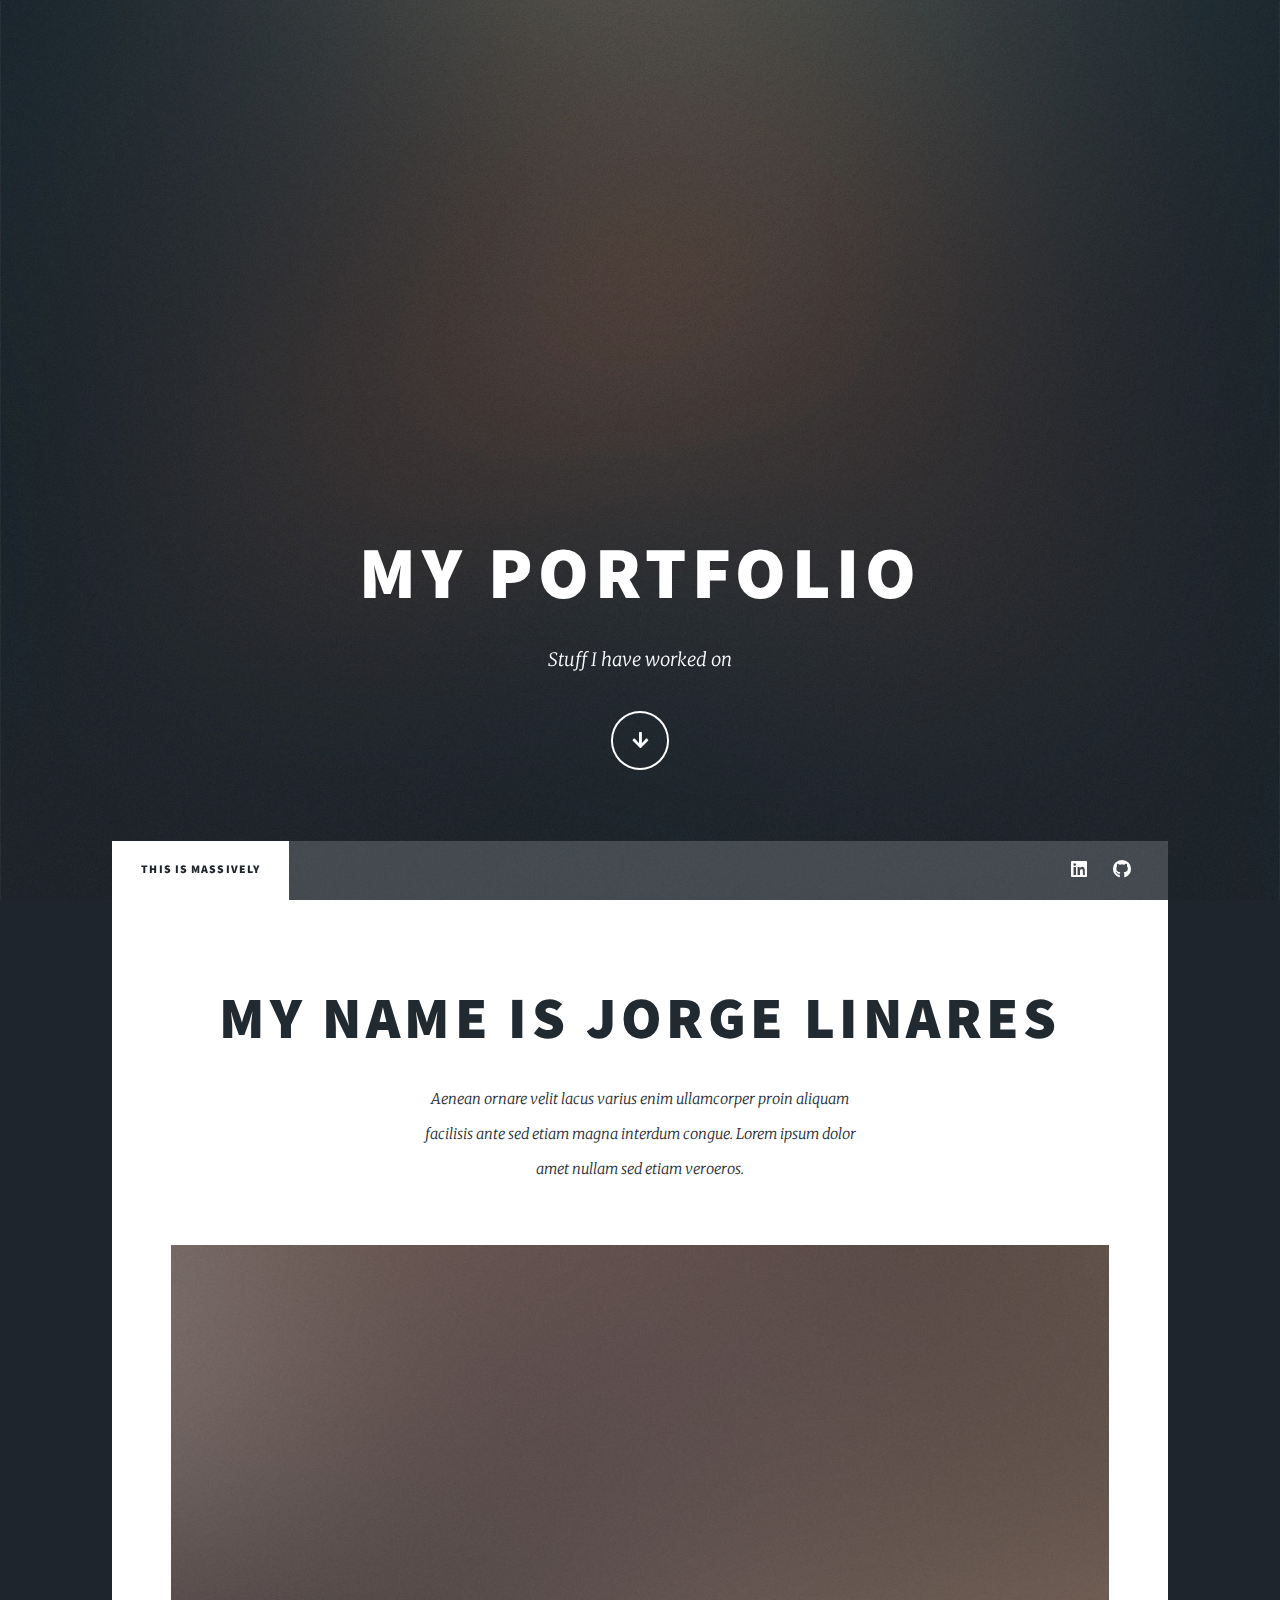
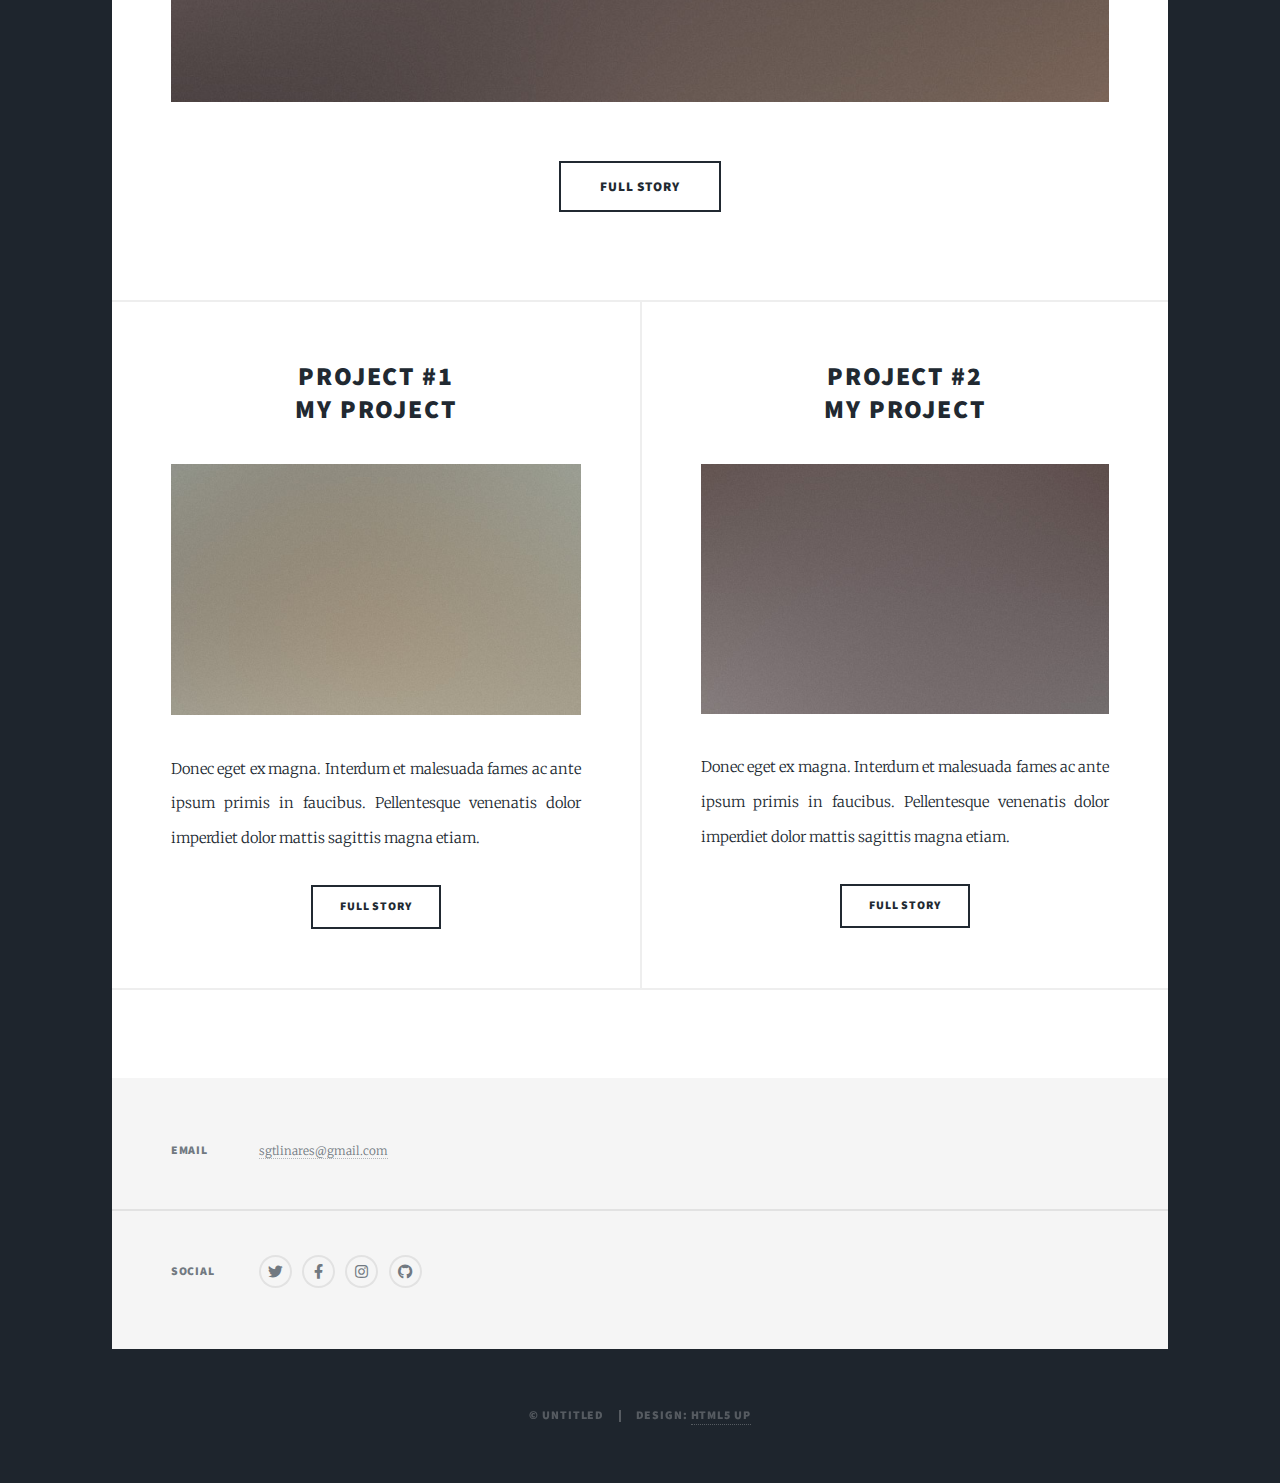
==== commit ab53fd24: "deleted some files" ====
--- a/html5up-massively/index.html
+++ b/html5up-massively/index.html
@@ -44,8 +44,8 @@
 						<ul class="icons">
 							<!-- <li><a href="#" class="icon brands fa-twitter"><span class="label">Twitter</span></a></li>
 							<li><a href="#" class="icon brands fa-facebook-f"><span class="label">Facebook</span></a></li> -->
-							<li><a href="#" class="icon brands fa-linkedin"><span class="label">Instagram</span></a></li>
-							<li><a href="#" class="icon brands fa-github"><span class="label">GitHub</span></a></li>
+							<li><a href="https://linkedin.com/in/jorgelinares" class="icon brands fa-linkedin"><span class="label">Instagram</span></a></li>
+							<li><a href="https://github.com/LoneWanderer101" class="icon brands fa-github"><span class="label">GitHub</span></a></li>
 						</ul>
 					</nav>
 
@@ -55,9 +55,8 @@
 						<!-- Featured Post -->
 							<article class="post featured">
 								<header class="major">
-									<span class="date">April 25, 2017</span>
-									<h2><a href="#">And this is a<br />
-									massive headline</a></h2>
+									<!-- <span class="date">April 25, 2017</span> -->
+									<h2><a href="#">My Name is Jorge Linares</a></h2>
 									<p>Aenean ornare velit lacus varius enim ullamcorper proin aliquam<br />
 									facilisis ante sed etiam magna interdum congue. Lorem ipsum dolor<br />
 									amet nullam sed etiam veroeros.</p>
@@ -72,9 +71,9 @@
 							<section class="posts">
 								<article>
 									<header>
-										<span class="date">April 24, 2017</span>
-										<h2><a href="#">Sed magna<br />
-										ipsum faucibus</a></h2>
+										<!-- <span class="date">April 24, 2017</span> -->
+										<h2><a href="#">Project #1<br />
+										My Project</a></h2>
 									</header>
 									<a href="#" class="image fit"><img src="images/pic02.jpg" alt="" /></a>
 									<p>Donec eget ex magna. Interdum et malesuada fames ac ante ipsum primis in faucibus. Pellentesque venenatis dolor imperdiet dolor mattis sagittis magna etiam.</p>
@@ -84,9 +83,9 @@
 								</article>
 								<article>
 									<header>
-										<span class="date">April 22, 2017</span>
-										<h2><a href="#">Primis eget<br />
-										imperdiet lorem</a></h2>
+										<!-- <span class="date">April 22, 2017</span> -->
+										<h2><a href="#">Project #2<br />
+										My Project</a></h2>
 									</header>
 									<a href="#" class="image fit"><img src="images/pic03.jpg" alt="" /></a>
 									<p>Donec eget ex magna. Interdum et malesuada fames ac ante ipsum primis in faucibus. Pellentesque venenatis dolor imperdiet dolor mattis sagittis magna etiam.</p>
@@ -94,7 +93,7 @@
 										<li><a href="#" class="button">Full Story</a></li>
 									</ul>
 								</article>
-								<article>
+								<!-- <article>
 									<header>
 										<span class="date">April 18, 2017</span>
 										<h2><a href="#">Ante mattis<br />
@@ -140,15 +139,15 @@
 									<p>Donec eget ex magna. Interdum et malesuada fames ac ante ipsum primis in faucibus. Pellentesque venenatis dolor imperdiet dolor mattis sagittis magna etiam.</p>
 									<ul class="actions special">
 										<li><a href="#" class="button">Full Story</a></li>
-									</ul>
+									</ul> -->
 								</article>
 							</section>
 
 						<!-- Footer -->
 							<footer>
-								<div class="pagination">
+								<!-- <div class="pagination"> -->
 									<!--<a href="#" class="previous">Prev</a>-->
-									<a href="#" class="page active">1</a>
+									<!-- <a href="#" class="page active">1</a>
 									<a href="#" class="page">2</a>
 									<a href="#" class="page">3</a>
 									<span class="extra">&hellip;</span>
@@ -156,15 +155,15 @@
 									<a href="#" class="page">9</a>
 									<a href="#" class="page">10</a>
 									<a href="#" class="next">Next</a>
-								</div>
+								</div> -->
 							</footer>
 
 					</div>
 
 				<!-- Footer -->
 					<footer id="footer">
-						<section>
-							<form method="post" action="#">
+						<!-- <section> -->
+							<!-- <form method="post" action="#">
 								<div class="fields">
 									<div class="field">
 										<label for="name">Name</label>
@@ -182,21 +181,21 @@
 								<ul class="actions">
 									<li><input type="submit" value="Send Message" /></li>
 								</ul>
-							</form>
-						</section>
+							</form> -->
+						<!-- </section> -->
 						<section class="split contact">
-							<section class="alt">
+							<!-- <section class="alt">
 								<h3>Address</h3>
-								<p>1234 Somewhere Road #87257<br />
+								<p>Audie Murphy Ranch<br />
 								Nashville, TN 00000-0000</p>
-							</section>
-							<section>
+							</section> -->
+							<!-- <section>
 								<h3>Phone</h3>
-								<p><a href="#">(000) 000-0000</a></p>
-							</section>
+								<p><a href="#">(323) 636-6892</a></p>
+							</section> -->
 							<section>
 								<h3>Email</h3>
-								<p><a href="#">info@untitled.tld</a></p>
+								<p><a href="#">sgtlinares@gmail.com</a></p>
 							</section>
 							<section>
 								<h3>Social</h3>
